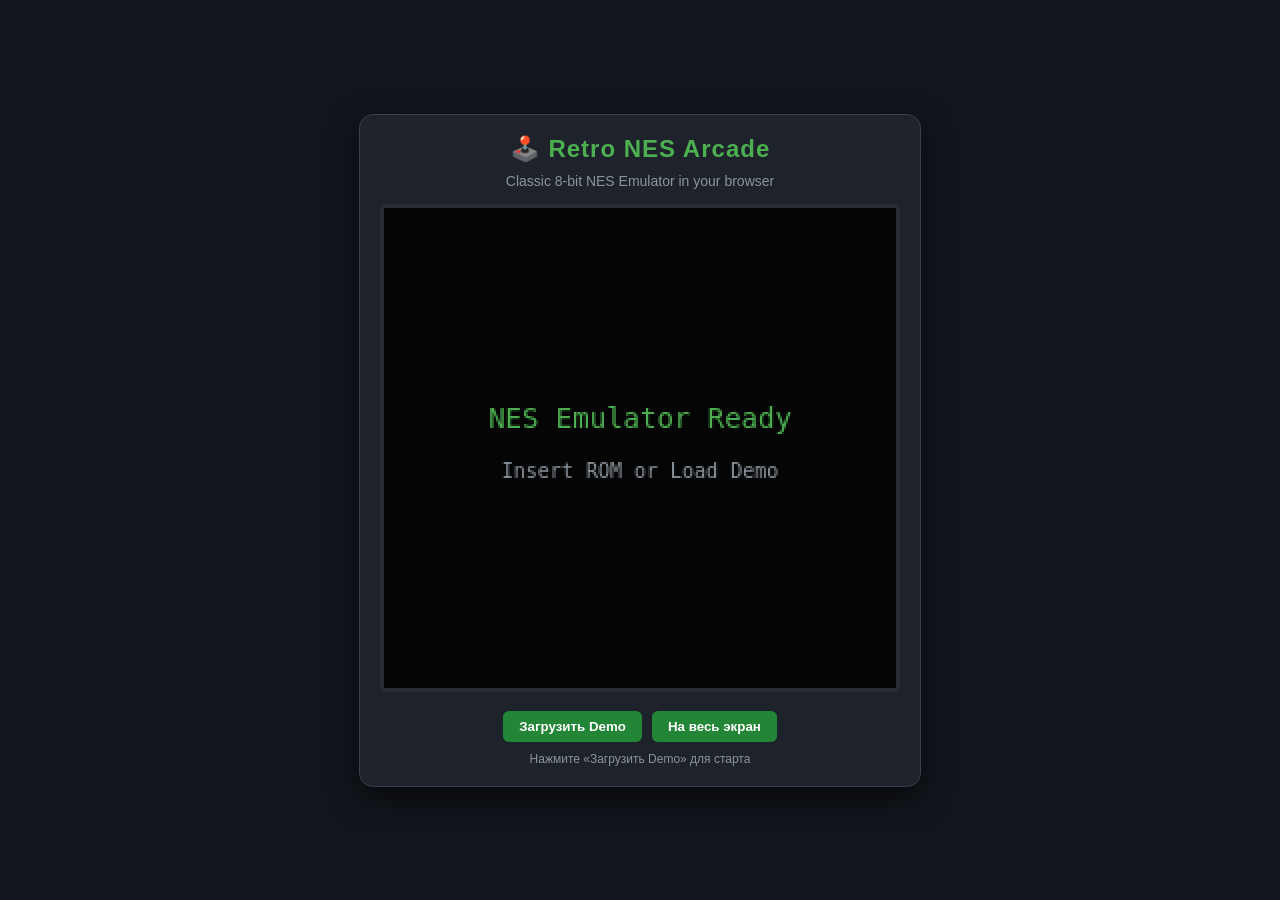
==== decoy/index.html @ 901bbfe2 "Add NES emulator decoy site in repository and configure nginx webproxy to serve it" ====
<!DOCTYPE html>
<html lang="ru">
<head>
    <meta charset="UTF-8">
    <meta name="viewport" content="width=device-width, initial-scale=1.0">
    <title>Retro NES Arcade - Online Emulator</title>
    <style>
        body {
            background-color: #12151c;
            color: #e0e0e0;
            font-family: 'Segoe UI', Tahoma, Geneva, Verdana, sans-serif;
            display: flex;
            flex-direction: column;
            align-items: center;
            justify-content: center;
            min-height: 100vh;
            margin: 0;
            overflow: hidden;
        }
        .arcade-container {
            text-align: center;
            background: #1e222a;
            padding: 20px;
            border-radius: 14px;
            box-shadow: 0 10px 30px rgba(0,0,0,0.6);
            border: 1px solid #3a3f4b;
        }
        h1 {
            margin: 0 0 10px;
            font-size: 24px;
            color: #4CAF50;
            letter-spacing: 1px;
        }
        p {
            margin: 0 0 15px;
            color: #8b949e;
            font-size: 14px;
        }
        canvas {
            background: #000;
            border: 4px solid #282c34;
            border-radius: 6px;
            box-shadow: inset 0 0 10px rgba(0,0,0,0.8);
            image-rendering: pixelated;
            width: 512px;
            height: 480px;
            max-width: 100%;
        }
        .controls {
            margin-top: 15px;
            display: flex;
            gap: 10px;
            justify-content: center;
        }
        button {
            background: #238636;
            color: #fff;
            border: none;
            padding: 8px 16px;
            border-radius: 6px;
            cursor: pointer;
            font-weight: 600;
            transition: background 0.2s;
        }
        button:hover {
            background: #2ea043;
        }
        .status {
            margin-top: 10px;
            font-size: 12px;
            color: #8b949e;
        }
    </style>
</head>
<body>
    <div class="arcade-container">
        <h1>🕹️ Retro NES Arcade</h1>
        <p>Classic 8-bit NES Emulator in your browser</p>
        <canvas id="nes-canvas" width="256" height="240"></canvas>
        <div class="controls">
            <button onclick="loadDemoGame()">Загрузить Demo</button>
            <button onclick="toggleFullscreen()">На весь экран</button>
        </div>
        <div class="status" id="status">Нажмите «Загрузить Demo» для старта</div>
    </div>

    <script>
        const canvas = document.getElementById('nes-canvas');
        const ctx = canvas.getContext('2d');
        ctx.fillStyle = '#050505';
        ctx.fillRect(0, 0, canvas.width, canvas.height);
        
        ctx.fillStyle = '#4CAF50';
        ctx.font = '14px monospace';
        ctx.textAlign = 'center';
        ctx.fillText('NES Emulator Ready', canvas.width / 2, canvas.height / 2 - 10);
        ctx.fillStyle = '#8b949e';
        ctx.font = '10px monospace';
        ctx.fillText('Insert ROM or Load Demo', canvas.width / 2, canvas.height / 2 + 15);

        function loadDemoGame() {
            document.getElementById('status').textContent = 'Демонстрационный режим запущен (Canvas Active)';
            let x = 128, y = 120, dx = 2, dy = 2;
            function animate() {
                ctx.fillStyle = '#111';
                ctx.fillRect(0, 0, canvas.width, canvas.height);
                
                // Draw retro bouncing pixel box
                ctx.fillStyle = '#ff5722';
                ctx.fillRect(x, y, 16, 16);
                
                ctx.fillStyle = '#4CAF50';
                ctx.font = '12px monospace';
                ctx.fillText('RETRO DEMO 8-BIT', 128, 30);

                x += dx; y += dy;
                if(x <= 0 || x >= 240) dx = -dx;
                if(y <= 20 || y >= 224) dy = -dy;
                requestAnimationFrame(animate);
            }
            animate();
        }

        function toggleFullscreen() {
            if (!document.fullscreenElement) {
                canvas.requestFullscreen();
            } else {
                document.exitFullscreen();
            }
        }
    </script>
</body>
</html>
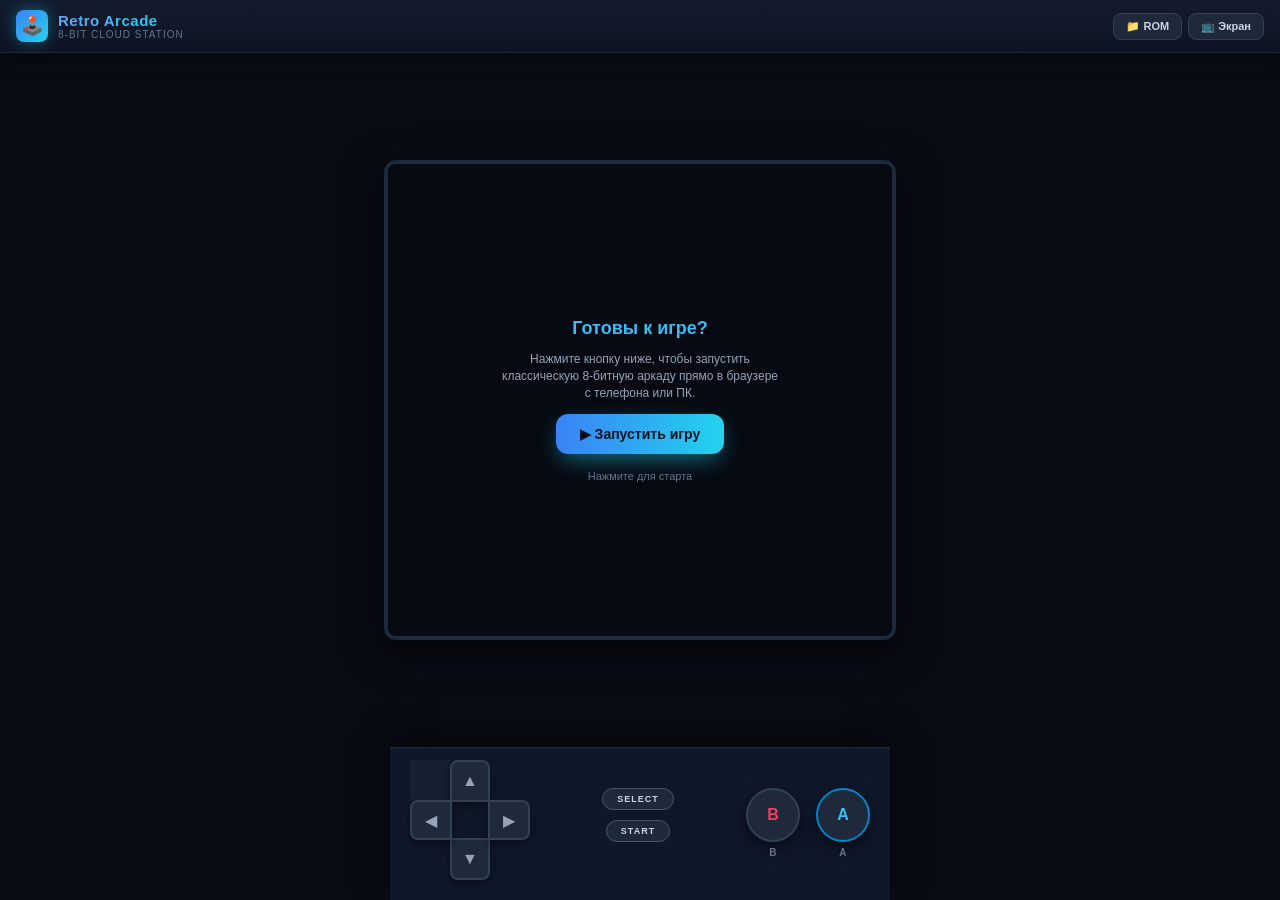
==== commit ad0f0871: "v2.4.3: correct wireguard:// link format for INCY (raw publickey/address, no /32, no mtu), audit/jou" ====
--- a/decoy/index.html
+++ b/decoy/index.html
@@ -2,132 +2,435 @@
 <html lang="ru">
 <head>
     <meta charset="UTF-8">
-    <meta name="viewport" content="width=device-width, initial-scale=1.0">
-    <title>Retro NES Arcade - Online Emulator</title>
+    <meta name="viewport" content="width=device-width, initial-scale=1.0, maximum-scale=1.0, user-scalable=no">
+    <title>Retro NES Arcade · 8-bit Cloud Gaming</title>
+    <!-- Локальная копия JSNES — работает без внешнего интернета -->
+    <script src="jsnes.min.js"></script>
     <style>
+        * { box-sizing: border-box; touch-action: none; -webkit-touch-callout: none; -webkit-user-select: none; user-select: none; }
         body {
-            background-color: #12151c;
-            color: #e0e0e0;
-            font-family: 'Segoe UI', Tahoma, Geneva, Verdana, sans-serif;
+            margin: 0;
+            padding: 0;
+            width: 100vw;
+            height: 100vh;
+            background: #090c15;
+            color: #f1f5f9;
+            font-family: -apple-system, BlinkMacSystemFont, 'Segoe UI', Roboto, sans-serif;
             display: flex;
             flex-direction: column;
             align-items: center;
-            justify-content: center;
-            min-height: 100vh;
+            justify-content: space-between;
+            overflow: hidden;
+        }
+
+        /* Шапка аркады */
+        header {
+            width: 100%;
+            padding: 10px 16px;
+            background: linear-gradient(180deg, #131b2e 0%, #0d1322 100%);
+            border-bottom: 1px solid #1e293b;
+            display: flex;
+            align-items: center;
+            justify-content: space-between;
+            box-shadow: 0 4px 20px rgba(0,0,0,0.5);
+            z-index: 10;
+        }
+        .brand {
+            display: flex;
+            align-items: center;
+            gap: 10px;
+        }
+        .brand-icon {
+            width: 32px;
+            height: 32px;
+            background: linear-gradient(135deg, #3b82f6, #22d3ee);
+            border-radius: 8px;
+            display: flex;
+            align-items: center;
+            justify-content: center;
+            font-size: 18px;
+            box-shadow: 0 0 15px rgba(34,211,238,0.4);
+        }
+        .brand h1 {
             margin: 0;
+            font-size: 15px;
+            font-weight: 800;
+            letter-spacing: 0.5px;
+            background: linear-gradient(90deg, #60a5fa, #22d3ee);
+            -webkit-background-clip: text;
+            background-clip: text;
+            color: transparent;
+        }
+        .brand span {
+            font-size: 10px;
+            color: #64748b;
+            display: block;
+            text-transform: uppercase;
+            letter-spacing: 1px;
+        }
+        .menu-btns {
+            display: flex;
+            gap: 6px;
+        }
+        .top-btn {
+            background: #1e293b;
+            color: #cbd5e1;
+            border: 1px solid #334155;
+            padding: 6px 12px;
+            border-radius: 8px;
+            font-size: 11px;
+            font-weight: 600;
+            cursor: pointer;
+            transition: 0.2s;
+        }
+        .top-btn:hover { background: #3b82f6; color: #fff; border-color: #60a5fa; }
+
+        /* Игровой экран */
+        .viewport {
+            flex: 1;
+            width: 100%;
+            max-width: 600px;
+            display: flex;
+            flex-direction: column;
+            align-items: center;
+            justify-content: center;
+            padding: 8px;
+            position: relative;
+        }
+        .screen-container {
+            position: relative;
+            background: #000;
+            border: 4px solid #1e293b;
+            border-radius: 12px;
             overflow: hidden;
-        }
-        .arcade-container {
+            box-shadow: 0 10px 40px rgba(0,0,0,0.8), inset 0 0 20px rgba(0,0,0,0.9);
+            width: 100%;
+            max-width: 512px;
+            aspect-ratio: 4 / 3.75;
+            display: flex;
+            align-items: center;
+            justify-content: center;
+        }
+        canvas {
+            width: 100%;
+            height: 100%;
+            image-rendering: pixelated;
+            image-rendering: crisp-edges;
+            display: block;
+        }
+        .overlay-msg {
+            position: absolute;
+            inset: 0;
+            background: rgba(9, 12, 21, 0.88);
+            display: flex;
+            flex-direction: column;
+            align-items: center;
+            justify-content: center;
+            gap: 12px;
+            transition: opacity 0.3s ease;
+            z-index: 5;
+            padding: 20px;
             text-align: center;
-            background: #1e222a;
-            padding: 20px;
-            border-radius: 14px;
-            box-shadow: 0 10px 30px rgba(0,0,0,0.6);
-            border: 1px solid #3a3f4b;
-        }
-        h1 {
-            margin: 0 0 10px;
-            font-size: 24px;
-            color: #4CAF50;
+        }
+        .overlay-msg.hidden { opacity: 0; pointer-events: none; }
+        .overlay-msg h2 { margin: 0; font-size: 18px; color: #38bdf8; }
+        .overlay-msg p { margin: 0; font-size: 12px; color: #94a3b8; max-width: 280px; line-height: 1.4; }
+        
+        .hero-btn {
+            background: linear-gradient(90deg, #3b82f6, #22d3ee);
+            color: #04101f;
+            border: none;
+            padding: 12px 24px;
+            border-radius: 12px;
+            font-size: 14px;
+            font-weight: 800;
+            cursor: pointer;
+            box-shadow: 0 8px 25px -6px rgba(34,211,238,0.6);
+            transition: transform 0.1s;
+        }
+        .hero-btn:active { transform: scale(0.96); }
+
+        /* Мобильный ретро-геймпад */
+        .controller {
+            width: 100%;
+            max-width: 500px;
+            background: #0f172a;
+            border-top: 1px solid #1e293b;
+            padding: 12px 20px 20px;
+            display: flex;
+            justify-content: space-between;
+            align-items: center;
+            box-shadow: 0 -10px 30px rgba(0,0,0,0.6);
+            z-index: 10;
+        }
+
+        /* Крестовина */
+        .dpad {
+            position: relative;
+            width: 120px;
+            height: 120px;
+        }
+        .dpad-key {
+            position: absolute;
+            background: #1e293b;
+            border: 2px solid #334155;
+            color: #94a3b8;
+            font-size: 16px;
+            display: flex;
+            align-items: center;
+            justify-content: center;
+            cursor: pointer;
+            box-shadow: 0 4px 10px rgba(0,0,0,0.4);
+            transition: background 0.1s, border-color 0.1s;
+        }
+        .dpad-key:active, .dpad-key.pressed { background: #3b82f6; color: #fff; border-color: #60a5fa; }
+        .dpad-up { top: 0; left: 40px; width: 40px; height: 42px; border-radius: 8px 8px 0 0; }
+        .dpad-down { bottom: 0; left: 40px; width: 40px; height: 42px; border-radius: 0 0 8px 8px; }
+        .dpad-left { top: 40px; left: 0; width: 42px; height: 40px; border-radius: 8px 0 0 8px; }
+        .dpad-right { top: 40px; right: 0; width: 42px; height: 40px; border-radius: 0 8px 8px 0; }
+        .dpad-mid { top: 40px; left: 40px; width: 40px; height: 40px; background: #162032; border: none; }
+
+        /* Центральные кнопки Select / Start */
+        .center-cluster {
+            display: flex;
+            gap: 10px;
+            flex-direction: column;
+            align-items: center;
+            margin-bottom: 10px;
+        }
+        .ctrl-pill {
+            background: #1e293b;
+            border: 1px solid #475569;
+            color: #cbd5e1;
+            font-size: 9px;
+            font-weight: 700;
+            padding: 5px 14px;
+            border-radius: 99px;
+            text-transform: uppercase;
             letter-spacing: 1px;
-        }
-        p {
-            margin: 0 0 15px;
-            color: #8b949e;
-            font-size: 14px;
-        }
-        canvas {
-            background: #000;
-            border: 4px solid #282c34;
-            border-radius: 6px;
-            box-shadow: inset 0 0 10px rgba(0,0,0,0.8);
-            image-rendering: pixelated;
-            width: 512px;
-            height: 480px;
-            max-width: 100%;
-        }
-        .controls {
-            margin-top: 15px;
-            display: flex;
-            gap: 10px;
-            justify-content: center;
-        }
-        button {
-            background: #238636;
-            color: #fff;
-            border: none;
-            padding: 8px 16px;
-            border-radius: 6px;
             cursor: pointer;
-            font-weight: 600;
-            transition: background 0.2s;
-        }
-        button:hover {
-            background: #2ea043;
-        }
-        .status {
-            margin-top: 10px;
-            font-size: 12px;
-            color: #8b949e;
+        }
+        .ctrl-pill:active, .ctrl-pill.pressed { background: #475569; color: #fff; }
+
+        /* Кнопки A и B */
+        .actions-cluster {
+            display: flex;
+            gap: 16px;
+            align-items: flex-end;
+            padding-bottom: 10px;
+        }
+        .action-btn {
+            width: 54px;
+            height: 54px;
+            border-radius: 50%;
+            background: #1e293b;
+            border: 2px solid #334155;
+            color: #f43f5e;
+            font-weight: 900;
+            font-size: 16px;
+            display: flex;
+            align-items: center;
+            justify-content: center;
+            cursor: pointer;
+            box-shadow: 0 6px 16px rgba(0,0,0,0.5);
+            position: relative;
+        }
+        .action-btn.btn-a { color: #38bdf8; border-color: #0284c7; }
+        .action-btn:active, .action-btn.pressed { transform: scale(0.93); filter: brightness(1.2); }
+        .action-btn.btn-b:active, .action-btn.btn-b.pressed { background: #f43f5e; color: #fff; border-color: #fb7185; }
+        .action-btn.btn-a:active, .action-btn.btn-a.pressed { background: #0284c7; color: #fff; border-color: #38bdf8; }
+        .action-btn span { position: absolute; bottom: -18px; font-size: 10px; color: #64748b; font-weight: 700; }
+
+        .status-bar {
+            font-size: 11px;
+            color: #64748b;
+            margin-top: 4px;
+            text-align: center;
+        }
+
+        @media (max-width: 480px) {
+            .controller { padding: 10px 12px 16px; }
+            .dpad { width: 105px; height: 105px; }
+            .dpad-up { left: 35px; width: 35px; height: 37px; }
+            .dpad-down { left: 35px; width: 35px; height: 37px; }
+            .dpad-left { top: 35px; width: 37px; height: 35px; }
+            .dpad-right { top: 35px; width: 37px; height: 35px; }
+            .dpad-mid { top: 35px; left: 35px; width: 35px; height: 35px; }
+            .action-btn { width: 48px; height: 48px; font-size: 14px; }
         }
     </style>
 </head>
 <body>
-    <div class="arcade-container">
-        <h1>🕹️ Retro NES Arcade</h1>
-        <p>Classic 8-bit NES Emulator in your browser</p>
-        <canvas id="nes-canvas" width="256" height="240"></canvas>
-        <div class="controls">
-            <button onclick="loadDemoGame()">Загрузить Demo</button>
-            <button onclick="toggleFullscreen()">На весь экран</button>
-        </div>
-        <div class="status" id="status">Нажмите «Загрузить Demo» для старта</div>
+    <header>
+        <div class="brand">
+            <div class="brand-icon">🕹️</div>
+            <div>
+                <h1>Retro Arcade</h1>
+                <span>8-bit Cloud Station</span>
+            </div>
+        </div>
+        <div class="menu-btns">
+            <button class="top-btn" onclick="document.getElementById('rom-input').click()">📁 ROM</button>
+            <input type="file" id="rom-input" accept=".nes" style="display:none" onchange="loadUserRom(event)">
+            <button class="top-btn" onclick="toggleFullscreen()">📺 Экран</button>
+        </div>
+    </header>
+
+    <div class="viewport">
+        <div class="screen-container" id="screen-box">
+            <canvas id="nes-canvas" width="256" height="240"></canvas>
+            <div class="overlay-msg" id="overlay">
+                <h2>Готовы к игре?</h2>
+                <p>Нажмите кнопку ниже, чтобы запустить классическую 8-битную аркаду прямо в браузере с телефона или ПК.</p>
+                <button class="hero-btn" onclick="startGame()">▶ Запустить игру</button>
+                <div class="status-bar" id="status">Нажмите для старта</div>
+            </div>
+        </div>
+    </div>
+
+    <!-- Мобильный геймпад -->
+    <div class="controller">
+        <div class="dpad">
+            <div class="dpad-key dpad-up" ontouchstart="pressBtn(1, jsnes.Controller.BUTTON_UP, true)" ontouchend="pressBtn(1, jsnes.Controller.BUTTON_UP, false)" onmousedown="pressBtn(1, jsnes.Controller.BUTTON_UP, true)" onmouseup="pressBtn(1, jsnes.Controller.BUTTON_UP, false)">▲</div>
+            <div class="dpad-key dpad-down" ontouchstart="pressBtn(1, jsnes.Controller.BUTTON_DOWN, true)" ontouchend="pressBtn(1, jsnes.Controller.BUTTON_DOWN, false)" onmousedown="pressBtn(1, jsnes.Controller.BUTTON_DOWN, true)" onmouseup="pressBtn(1, jsnes.Controller.BUTTON_DOWN, false)">▼</div>
+            <div class="dpad-key dpad-left" ontouchstart="pressBtn(1, jsnes.Controller.BUTTON_LEFT, true)" ontouchend="pressBtn(1, jsnes.Controller.BUTTON_LEFT, false)" onmousedown="pressBtn(1, jsnes.Controller.BUTTON_LEFT, true)" onmouseup="pressBtn(1, jsnes.Controller.BUTTON_LEFT, false)">◀</div>
+            <div class="dpad-key dpad-right" ontouchstart="pressBtn(1, jsnes.Controller.BUTTON_RIGHT, true)" ontouchend="pressBtn(1, jsnes.Controller.BUTTON_RIGHT, false)" onmousedown="pressBtn(1, jsnes.Controller.BUTTON_RIGHT, true)" onmouseup="pressBtn(1, jsnes.Controller.BUTTON_RIGHT, false)">▶</div>
+            <div class="dpad-mid"></div>
+        </div>
+
+        <div class="center-cluster">
+            <div class="ctrl-pill" ontouchstart="pressBtn(1, jsnes.Controller.BUTTON_SELECT, true)" ontouchend="pressBtn(1, jsnes.Controller.BUTTON_SELECT, false)" onmousedown="pressBtn(1, jsnes.Controller.BUTTON_SELECT, true)" onmouseup="pressBtn(1, jsnes.Controller.BUTTON_SELECT, false)">Select</div>
+            <div class="ctrl-pill" ontouchstart="pressBtn(1, jsnes.Controller.BUTTON_START, true)" ontouchend="pressBtn(1, jsnes.Controller.BUTTON_START, false)" onmousedown="pressBtn(1, jsnes.Controller.BUTTON_START, true)" onmouseup="pressBtn(1, jsnes.Controller.BUTTON_START, false)">Start</div>
+        </div>
+
+        <div class="actions-cluster">
+            <div class="action-btn btn-b" ontouchstart="pressBtn(1, jsnes.Controller.BUTTON_B, true)" ontouchend="pressBtn(1, jsnes.Controller.BUTTON_B, false)" onmousedown="pressBtn(1, jsnes.Controller.BUTTON_B, true)" onmouseup="pressBtn(1, jsnes.Controller.BUTTON_B, false)">B<span>B</span></div>
+            <div class="action-btn btn-a" ontouchstart="pressBtn(1, jsnes.Controller.BUTTON_A, true)" ontouchend="pressBtn(1, jsnes.Controller.BUTTON_A, false)" onmousedown="pressBtn(1, jsnes.Controller.BUTTON_A, true)" onmouseup="pressBtn(1, jsnes.Controller.BUTTON_A, false)">A<span>A</span></div>
+        </div>
     </div>
 
     <script>
         const canvas = document.getElementById('nes-canvas');
         const ctx = canvas.getContext('2d');
-        ctx.fillStyle = '#050505';
-        ctx.fillRect(0, 0, canvas.width, canvas.height);
-        
-        ctx.fillStyle = '#4CAF50';
-        ctx.font = '14px monospace';
-        ctx.textAlign = 'center';
-        ctx.fillText('NES Emulator Ready', canvas.width / 2, canvas.height / 2 - 10);
-        ctx.fillStyle = '#8b949e';
-        ctx.font = '10px monospace';
-        ctx.fillText('Insert ROM or Load Demo', canvas.width / 2, canvas.height / 2 + 15);
-
-        function loadDemoGame() {
-            document.getElementById('status').textContent = 'Демонстрационный режим запущен (Canvas Active)';
-            let x = 128, y = 120, dx = 2, dy = 2;
-            function animate() {
-                ctx.fillStyle = '#111';
-                ctx.fillRect(0, 0, canvas.width, canvas.height);
-                
-                // Draw retro bouncing pixel box
-                ctx.fillStyle = '#ff5722';
-                ctx.fillRect(x, y, 16, 16);
-                
-                ctx.fillStyle = '#4CAF50';
-                ctx.font = '12px monospace';
-                ctx.fillText('RETRO DEMO 8-BIT', 128, 30);
-
-                x += dx; y += dy;
-                if(x <= 0 || x >= 240) dx = -dx;
-                if(y <= 20 || y >= 224) dy = -dy;
-                requestAnimationFrame(animate);
+        const imageData = ctx.createImageData(256, 240);
+
+        // Инициализация черного экрана
+        for (let i = 0; i < imageData.data.length; i += 4) {
+            imageData.data[i] = 12;
+            imageData.data[i+1] = 16;
+            imageData.data[i+2] = 24;
+            imageData.data[i+3] = 255;
+        }
+        ctx.putImageData(imageData, 0, 0);
+
+        let nes = new jsnes.NES({
+            onFrame: function(frameBuffer) {
+                for (let i = 0; i < frameBuffer.length; i++) {
+                    let pixel = frameBuffer[i];
+                    let j = i * 4;
+                    imageData.data[j] = (pixel & 0xFF0000) >> 16;
+                    imageData.data[j+1] = (pixel & 0FF00) >> 8;
+                    imageData.data[j+2] = pixel & 0xFF;
+                }
+                ctx.putImageData(imageData, 0, 0);
+            },
+            onAudioSample: function(sample) {}
+        });
+
+        let running = false;
+        let animId = null;
+
+        function emulationLoop() {
+            if (!running) return;
+            nes.frame();
+            animId = requestAnimationFrame(emulationLoop);
+        }
+
+        function startGame() {
+            document.getElementById('overlay').classList.add('hidden');
+            document.getElementById('status').textContent = 'Загрузка ROM...';
+
+            // Локальный демо-ROM — прилагается к странице
+            fetch('nestest.nes')
+                .then(res => {
+                    if (!res.ok) throw new Error('Network error');
+                    return res.arrayBuffer();
+                })
+                .then(buf => {
+                    nes.loadROM(buf);
+                    running = true;
+                    cancelAnimationFrame(animId);
+                    animId = requestAnimationFrame(emulationLoop);
+                    document.getElementById('status').textContent = 'Игра активна';
+                })
+                .catch(err => {
+                    document.getElementById('status').textContent = 'Ошибка загрузки ROM';
+                });
+        }
+
+        function loadUserRom(event) {
+            const file = event.target.files[0];
+            if (!file) return;
+            const reader = new FileReader();
+            reader.onload = function(e) {
+                try {
+                    nes.loadROM(e.target.result);
+                    document.getElementById('overlay').classList.add('hidden');
+                    running = true;
+                    cancelAnimationFrame(animId);
+                    animId = requestAnimationFrame(emulationLoop);
+                    document.getElementById('status').textContent = ' ROM: ' + file.name;
+                } catch(ex) {
+                    alert('Неверный формат ROM файла (.nes)');
+                }
+            };
+            reader.readAsArrayBuffer(file);
+        }
+
+        function pressBtn(player, button, isDown) {
+            if (isDown) {
+                nes.buttonDown(player, button);
+            } else {
+                nes.buttonUp(player, button);
             }
-            animate();
         }
 
         function toggleFullscreen() {
+            const box = document.getElementById('screen-container') || document.getElementById('screen-box');
             if (!document.fullscreenElement) {
-                canvas.requestFullscreen();
+                box.requestFullscreen().catch(err => {});
             } else {
                 document.exitFullscreen();
             }
         }
+
+        // Поддержка клавиатуры для ПК
+        const keyMap = {
+            'ArrowUp': jsnes.Controller.BUTTON_UP,
+            'ArrowDown': jsnes.Controller.BUTTON_DOWN,
+            'ArrowLeft': jsnes.Controller.BUTTON_LEFT,
+            'ArrowRight': jsnes.Controller.BUTTON_RIGHT,
+            'KeyZ': jsnes.Controller.BUTTON_A,
+            'KeyX': jsnes.Controller.BUTTON_B,
+            'KeyA': jsnes.Controller.BUTTON_A,
+            'KeyS': jsnes.Controller.BUTTON_B,
+            'ShiftLeft': jsnes.Controller.BUTTON_SELECT,
+            'Enter': jsnes.Controller.BUTTON_START
+        };
+
+        window.addEventListener('keydown', e => {
+            if (keyMap[e.code] !== undefined) {
+                nes.buttonDown(1, keyMap[e.code]);
+                e.preventDefault();
+            }
+        });
+
+        window.addEventListener('keyup', e => {
+            if (keyMap[e.code] !== undefined) {
+                nes.buttonUp(1, keyMap[e.code]);
+                e.preventDefault();
+            }
+        });
     </script>
 </body>
 </html>
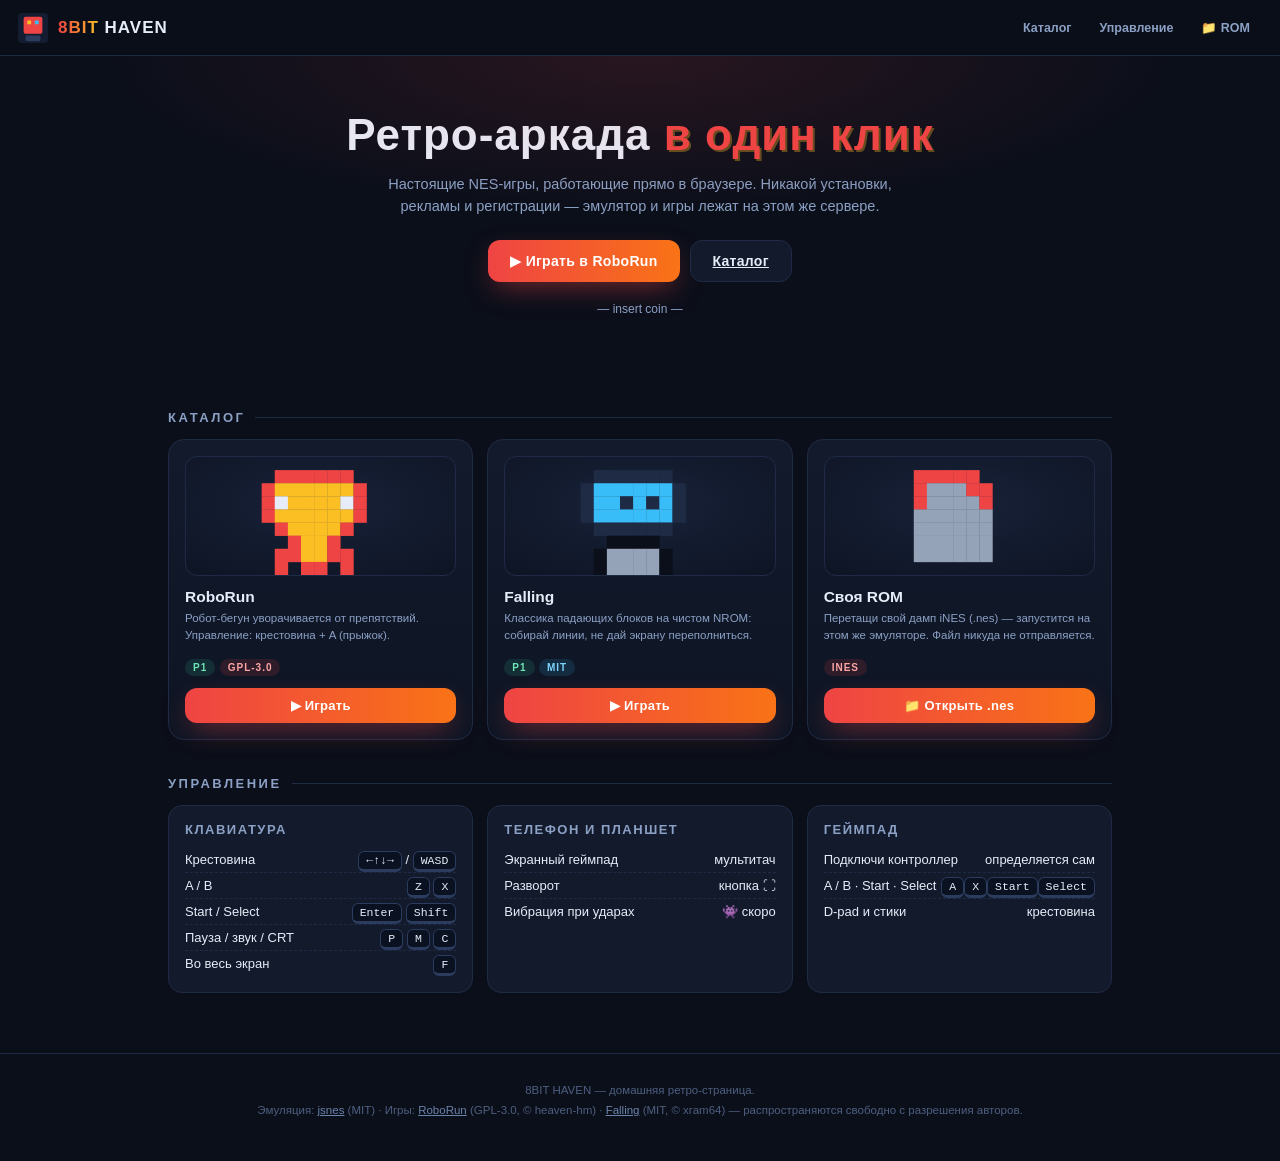
==== commit 9a84f4b9: "v2.4.4: rewrite the 443 decoy as a working 8-bit NES arcade The old stub shipped a broken script (in" ====
--- a/decoy/index.html
+++ b/decoy/index.html
@@ -1,436 +1,519 @@
 <!DOCTYPE html>
 <html lang="ru">
 <head>
-    <meta charset="UTF-8">
-    <meta name="viewport" content="width=device-width, initial-scale=1.0, maximum-scale=1.0, user-scalable=no">
-    <title>Retro NES Arcade · 8-bit Cloud Gaming</title>
-    <!-- Локальная копия JSNES — работает без внешнего интернета -->
-    <script src="jsnes.min.js"></script>
-    <style>
-        * { box-sizing: border-box; touch-action: none; -webkit-touch-callout: none; -webkit-user-select: none; user-select: none; }
-        body {
-            margin: 0;
-            padding: 0;
-            width: 100vw;
-            height: 100vh;
-            background: #090c15;
-            color: #f1f5f9;
-            font-family: -apple-system, BlinkMacSystemFont, 'Segoe UI', Roboto, sans-serif;
-            display: flex;
-            flex-direction: column;
-            align-items: center;
-            justify-content: space-between;
-            overflow: hidden;
-        }
-
-        /* Шапка аркады */
-        header {
-            width: 100%;
-            padding: 10px 16px;
-            background: linear-gradient(180deg, #131b2e 0%, #0d1322 100%);
-            border-bottom: 1px solid #1e293b;
-            display: flex;
-            align-items: center;
-            justify-content: space-between;
-            box-shadow: 0 4px 20px rgba(0,0,0,0.5);
-            z-index: 10;
-        }
-        .brand {
-            display: flex;
-            align-items: center;
-            gap: 10px;
-        }
-        .brand-icon {
-            width: 32px;
-            height: 32px;
-            background: linear-gradient(135deg, #3b82f6, #22d3ee);
-            border-radius: 8px;
-            display: flex;
-            align-items: center;
-            justify-content: center;
-            font-size: 18px;
-            box-shadow: 0 0 15px rgba(34,211,238,0.4);
-        }
-        .brand h1 {
-            margin: 0;
-            font-size: 15px;
-            font-weight: 800;
-            letter-spacing: 0.5px;
-            background: linear-gradient(90deg, #60a5fa, #22d3ee);
-            -webkit-background-clip: text;
-            background-clip: text;
-            color: transparent;
-        }
-        .brand span {
-            font-size: 10px;
-            color: #64748b;
-            display: block;
-            text-transform: uppercase;
-            letter-spacing: 1px;
-        }
-        .menu-btns {
-            display: flex;
-            gap: 6px;
-        }
-        .top-btn {
-            background: #1e293b;
-            color: #cbd5e1;
-            border: 1px solid #334155;
-            padding: 6px 12px;
-            border-radius: 8px;
-            font-size: 11px;
-            font-weight: 600;
-            cursor: pointer;
-            transition: 0.2s;
-        }
-        .top-btn:hover { background: #3b82f6; color: #fff; border-color: #60a5fa; }
-
-        /* Игровой экран */
-        .viewport {
-            flex: 1;
-            width: 100%;
-            max-width: 600px;
-            display: flex;
-            flex-direction: column;
-            align-items: center;
-            justify-content: center;
-            padding: 8px;
-            position: relative;
-        }
-        .screen-container {
-            position: relative;
-            background: #000;
-            border: 4px solid #1e293b;
-            border-radius: 12px;
-            overflow: hidden;
-            box-shadow: 0 10px 40px rgba(0,0,0,0.8), inset 0 0 20px rgba(0,0,0,0.9);
-            width: 100%;
-            max-width: 512px;
-            aspect-ratio: 4 / 3.75;
-            display: flex;
-            align-items: center;
-            justify-content: center;
-        }
-        canvas {
-            width: 100%;
-            height: 100%;
-            image-rendering: pixelated;
-            image-rendering: crisp-edges;
-            display: block;
-        }
-        .overlay-msg {
-            position: absolute;
-            inset: 0;
-            background: rgba(9, 12, 21, 0.88);
-            display: flex;
-            flex-direction: column;
-            align-items: center;
-            justify-content: center;
-            gap: 12px;
-            transition: opacity 0.3s ease;
-            z-index: 5;
-            padding: 20px;
-            text-align: center;
-        }
-        .overlay-msg.hidden { opacity: 0; pointer-events: none; }
-        .overlay-msg h2 { margin: 0; font-size: 18px; color: #38bdf8; }
-        .overlay-msg p { margin: 0; font-size: 12px; color: #94a3b8; max-width: 280px; line-height: 1.4; }
-        
-        .hero-btn {
-            background: linear-gradient(90deg, #3b82f6, #22d3ee);
-            color: #04101f;
-            border: none;
-            padding: 12px 24px;
-            border-radius: 12px;
-            font-size: 14px;
-            font-weight: 800;
-            cursor: pointer;
-            box-shadow: 0 8px 25px -6px rgba(34,211,238,0.6);
-            transition: transform 0.1s;
-        }
-        .hero-btn:active { transform: scale(0.96); }
-
-        /* Мобильный ретро-геймпад */
-        .controller {
-            width: 100%;
-            max-width: 500px;
-            background: #0f172a;
-            border-top: 1px solid #1e293b;
-            padding: 12px 20px 20px;
-            display: flex;
-            justify-content: space-between;
-            align-items: center;
-            box-shadow: 0 -10px 30px rgba(0,0,0,0.6);
-            z-index: 10;
-        }
-
-        /* Крестовина */
-        .dpad {
-            position: relative;
-            width: 120px;
-            height: 120px;
-        }
-        .dpad-key {
-            position: absolute;
-            background: #1e293b;
-            border: 2px solid #334155;
-            color: #94a3b8;
-            font-size: 16px;
-            display: flex;
-            align-items: center;
-            justify-content: center;
-            cursor: pointer;
-            box-shadow: 0 4px 10px rgba(0,0,0,0.4);
-            transition: background 0.1s, border-color 0.1s;
-        }
-        .dpad-key:active, .dpad-key.pressed { background: #3b82f6; color: #fff; border-color: #60a5fa; }
-        .dpad-up { top: 0; left: 40px; width: 40px; height: 42px; border-radius: 8px 8px 0 0; }
-        .dpad-down { bottom: 0; left: 40px; width: 40px; height: 42px; border-radius: 0 0 8px 8px; }
-        .dpad-left { top: 40px; left: 0; width: 42px; height: 40px; border-radius: 8px 0 0 8px; }
-        .dpad-right { top: 40px; right: 0; width: 42px; height: 40px; border-radius: 0 8px 8px 0; }
-        .dpad-mid { top: 40px; left: 40px; width: 40px; height: 40px; background: #162032; border: none; }
-
-        /* Центральные кнопки Select / Start */
-        .center-cluster {
-            display: flex;
-            gap: 10px;
-            flex-direction: column;
-            align-items: center;
-            margin-bottom: 10px;
-        }
-        .ctrl-pill {
-            background: #1e293b;
-            border: 1px solid #475569;
-            color: #cbd5e1;
-            font-size: 9px;
-            font-weight: 700;
-            padding: 5px 14px;
-            border-radius: 99px;
-            text-transform: uppercase;
-            letter-spacing: 1px;
-            cursor: pointer;
-        }
-        .ctrl-pill:active, .ctrl-pill.pressed { background: #475569; color: #fff; }
-
-        /* Кнопки A и B */
-        .actions-cluster {
-            display: flex;
-            gap: 16px;
-            align-items: flex-end;
-            padding-bottom: 10px;
-        }
-        .action-btn {
-            width: 54px;
-            height: 54px;
-            border-radius: 50%;
-            background: #1e293b;
-            border: 2px solid #334155;
-            color: #f43f5e;
-            font-weight: 900;
-            font-size: 16px;
-            display: flex;
-            align-items: center;
-            justify-content: center;
-            cursor: pointer;
-            box-shadow: 0 6px 16px rgba(0,0,0,0.5);
-            position: relative;
-        }
-        .action-btn.btn-a { color: #38bdf8; border-color: #0284c7; }
-        .action-btn:active, .action-btn.pressed { transform: scale(0.93); filter: brightness(1.2); }
-        .action-btn.btn-b:active, .action-btn.btn-b.pressed { background: #f43f5e; color: #fff; border-color: #fb7185; }
-        .action-btn.btn-a:active, .action-btn.btn-a.pressed { background: #0284c7; color: #fff; border-color: #38bdf8; }
-        .action-btn span { position: absolute; bottom: -18px; font-size: 10px; color: #64748b; font-weight: 700; }
-
-        .status-bar {
-            font-size: 11px;
-            color: #64748b;
-            margin-top: 4px;
-            text-align: center;
-        }
-
-        @media (max-width: 480px) {
-            .controller { padding: 10px 12px 16px; }
-            .dpad { width: 105px; height: 105px; }
-            .dpad-up { left: 35px; width: 35px; height: 37px; }
-            .dpad-down { left: 35px; width: 35px; height: 37px; }
-            .dpad-left { top: 35px; width: 37px; height: 35px; }
-            .dpad-right { top: 35px; width: 37px; height: 35px; }
-            .dpad-mid { top: 35px; left: 35px; width: 35px; height: 35px; }
-            .action-btn { width: 48px; height: 48px; font-size: 14px; }
-        }
-    </style>
+<meta charset="UTF-8">
+<meta name="viewport" content="width=device-width, initial-scale=1.0, maximum-scale=1.0, user-scalable=no">
+<title>8BIT HAVEN · бесплатные NES-игры прямо в браузере</title>
+<meta name="description" content="Ретро-аркада: играем в классические 8-битные homebrew-игры на NES прямо в браузере, без установки.">
+<link rel="icon" href="data:image/svg+xml,%3Csvg xmlns='http://www.w3.org/2000/svg' viewBox='0 0 16 16'%3E%3Crect width='16' height='16' fill='%230b0f1a'/%3E%3Crect x='3' y='4' width='10' height='8' fill='%23ef4444'/%3E%3Crect x='5' y='6' width='2' height='2' fill='%23fbbf24'/%3E%3Crect x='9' y='6' width='2' height='2' fill='%2338bdf8'/%3E%3C/svg%3E">
+<style>
+:root{
+  --bg:#0b0f1a; --panel:#121a2c; --panel2:#0e1524; --line:#1f2b45;
+  --fg:#e6edf8; --mut:#8ba0c4; --red:#ef4444; --amber:#fbbf24; --blue:#38bdf8;
+}
+*{box-sizing:border-box; -webkit-touch-callout:none;}
+html,body{margin:0;padding:0;background:var(--bg);color:var(--fg);
+  font-family:-apple-system,BlinkMacSystemFont,'Segoe UI',Roboto,'Helvetica Neue',Arial,sans-serif;}
+a{color:var(--blue);}
+button{font-family:inherit;cursor:pointer;}
+.hidden{display:none!important;}
+
+/* ---------- шапка ---------- */
+header.top{position:sticky;top:0;z-index:40;display:flex;align-items:center;gap:12px;
+  padding:12px 18px;background:rgba(11,15,26,.85);backdrop-filter:blur(10px);
+  border-bottom:1px solid var(--line);}
+.logo{display:flex;align-items:center;gap:10px;font-weight:900;letter-spacing:1px;font-size:17px;}
+.logo .cartridge{width:30px;height:30px;flex:none;}
+.logo b{background:linear-gradient(90deg,var(--red),var(--amber));-webkit-background-clip:text;background-clip:text;color:transparent;}
+nav.topsite{margin-left:auto;display:flex;gap:4px;align-items:center;}
+nav.topsite a,nav.topsite button{background:none;border:1px solid transparent;color:var(--mut);
+  padding:7px 11px;border-radius:9px;font-size:12.5px;font-weight:600;text-decoration:none;}
+nav.topsite a:hover,nav.topsite button:hover{color:var(--fg);border-color:var(--line);background:var(--panel);}
+
+/* ---------- герой ---------- */
+.hero{text-align:center;padding:54px 18px 34px;position:relative;overflow:hidden;}
+.hero:before{content:"";position:absolute;inset:0;
+  background:radial-gradient(60% 70% at 50% 0%,rgba(239,68,68,.13),transparent 70%);}
+.hero h1{margin:0;font-size:clamp(26px,6vw,44px);font-weight:900;letter-spacing:1px;line-height:1.15;}
+.hero h1 .px{color:var(--red);text-shadow:2px 2px 0 rgba(251,191,36,.35);}
+.hero p{margin:12px auto 22px;max-width:560px;color:var(--mut);font-size:14.5px;line-height:1.55;}
+.hero .cta{display:inline-flex;gap:10px;}
+.btn{border:none;border-radius:12px;padding:12px 22px;font-size:14px;font-weight:800;letter-spacing:.3px;}
+.btn.primary{background:linear-gradient(90deg,var(--red),#f97316);color:#fff;
+  box-shadow:0 10px 28px -8px rgba(239,68,68,.55);}
+.btn.primary:active{transform:scale(.97);}
+.btn.ghost{background:var(--panel);color:var(--fg);border:1px solid var(--line);}
+.blink{animation:blink 1.2s steps(2) infinite;}
+@keyframes blink{50%{opacity:.25}}
+
+/* ---------- каталог ---------- */
+.wrap{max-width:980px;margin:0 auto;padding:0 18px 60px;}
+h2.sec{font-size:13px;text-transform:uppercase;letter-spacing:2.5px;color:var(--mut);
+  margin:36px 0 14px;display:flex;align-items:center;gap:10px;}
+h2.sec:after{content:"";flex:1;height:1px;background:var(--line);}
+.grid{display:grid;grid-template-columns:repeat(auto-fill,minmax(230px,1fr));gap:14px;}
+.card{background:linear-gradient(180deg,var(--panel),var(--panel2));border:1px solid var(--line);
+  border-radius:16px;padding:16px;display:flex;flex-direction:column;gap:12px;
+  transition:transform .15s,border-color .15s,box-shadow .15s;}
+.card:hover{transform:translateY(-3px);border-color:#33507e;box-shadow:0 14px 34px -18px rgba(56,189,248,.4);}
+.card .art{border-radius:12px;height:120px;display:flex;align-items:center;justify-content:center;
+  image-rendering:pixelated;border:1px solid var(--line);}
+.card h3{margin:0;font-size:15.5px;font-weight:800;}
+.card .meta{margin:-8px 0 0;font-size:11.5px;color:var(--mut);line-height:1.5;}
+.card .play{margin-top:auto;}
+.badge{display:inline-block;font-size:10px;font-weight:800;letter-spacing:1px;text-transform:uppercase;
+  padding:3px 8px;border-radius:99px;background:rgba(239,68,68,.14);color:#fca5a5;}
+.badge.g{background:rgba(52,211,153,.13);color:#6ee7b7;}
+.badge.b{background:rgba(56,189,248,.13);color:#7dd3fc;}
+
+/* ---------- как играть ---------- */
+.howto{display:grid;grid-template-columns:repeat(auto-fit,minmax(250px,1fr));gap:14px;}
+.howto .panel{background:var(--panel);border:1px solid var(--line);border-radius:14px;padding:16px;}
+.howto h4{margin:0 0 10px;font-size:13px;text-transform:uppercase;letter-spacing:1.5px;color:var(--mut);}
+.krow{display:flex;justify-content:space-between;align-items:center;font-size:13px;padding:5px 0;border-bottom:1px dashed var(--line);}
+.krow:last-child{border:none;}
+kbd{background:#0a1120;border:1px solid #2b3c5e;border-bottom-width:3px;border-radius:6px;
+  padding:2px 7px;font-family:ui-monospace,Menlo,Consolas,monospace;font-size:11.5px;}
+
+/* ---------- игра ---------- */
+#game{position:fixed;inset:0;z-index:50;display:flex;flex-direction:column;
+  background:#070a12;touch-action:none;user-select:none;-webkit-user-select:none;}
+.gbar{display:flex;align-items:center;gap:8px;padding:10px 12px;border-bottom:1px solid var(--line);flex:none;}
+.gbar .title{font-weight:800;font-size:14px;margin-right:auto;display:flex;align-items:center;gap:8px;}
+.gbar .title .dot{width:8px;height:8px;border-radius:99px;background:#22c55e;box-shadow:0 0 10px #22c55e;}
+.ibtn{background:var(--panel);border:1px solid var(--line);color:var(--fg);width:36px;height:34px;
+  border-radius:9px;font-size:14px;display:flex;align-items:center;justify-content:center;}
+.ibtn:active{background:#1d2a45;}
+.ibtn.off{color:#55688f;}
+.stage{flex:1;display:flex;align-items:center;justify-content:center;padding:8px;min-height:0;}
+.tv{position:relative;background:#000;border:10px solid #1a2438;border-radius:20px;overflow:hidden;
+  box-shadow:0 26px 70px -20px rgba(0,0,0,.95), inset 0 0 0 2px #0a0f1a;
+  width:min(96vw, calc((100vh - 320px) * 256 / 240), 640px);}
+#screen{display:block;width:100%;aspect-ratio:256/240;image-rendering:pixelated;background:#05070c;}
+.crt .tv:after{content:"";position:absolute;inset:0;pointer-events:none;border-radius:10px;
+  background:repeating-linear-gradient(0deg,rgba(0,0,0,.22) 0 1px,transparent 1px 3px);}
+.crt .tv:before{content:"";position:absolute;inset:0;pointer-events:none;z-index:1;border-radius:10px;
+  background:radial-gradient(120% 100% at 50% 50%,transparent 60%,rgba(0,0,0,.5));}
+.oscrim{position:absolute;inset:0;display:flex;flex-direction:column;gap:10px;align-items:center;justify-content:center;
+  background:rgba(7,10,18,.82);text-align:center;padding:20px;z-index:5;}
+.oscrim h2{margin:0;font-size:19px;}
+.oscrim p{margin:0;color:var(--mut);font-size:12.5px;max-width:300px;line-height:1.5;}
+
+/* ---------- геймпад ---------- */
+.pad{flex:none;display:flex;align-items:center;justify-content:space-between;gap:8px;
+  padding:14px 18px calc(16px + env(safe-area-inset-bottom));background:linear-gradient(180deg,#0d1424,#0a101d);
+  border-top:1px solid var(--line);}
+.dpad{position:relative;width:132px;height:132px;flex:none;}
+.pk{position:absolute;background:#1b2740;border:1px solid #2c3f66;color:#9db4dc;font-size:14px;
+  display:flex;align-items:center;justify-content:center;border-radius:9px;touch-action:none;}
+.pk.hit{background:var(--red);color:#fff;border-color:#f87171;}
+.pk.u{left:44px;top:0;width:44px;height:44px;}
+.pk.d{left:44px;bottom:0;width:44px;height:44px;}
+.pk.l{left:0;top:44px;width:44px;height:44px;}
+.pk.r{right:0;top:44px;width:44px;height:44px;}
+.pk.c{left:44px;top:44px;width:44px;height:44px;background:#131d33;border:none;}
+.abtn{width:64px;height:64px;border-radius:50%;flex:none;border:2px solid #2c3f66;background:#1b2740;
+  color:#e6edf8;font-weight:900;font-size:19px;touch-action:none;}
+.abtn.b{color:#fca5a5;} .abtn.a{color:#7dd3fc;}
+.abtn.hit{filter:brightness(1.5);transform:scale(.94);}
+.pill{background:#1b2740;border:1px solid #2c3f66;color:#9db4dc;border-radius:99px;
+  font-size:10px;font-weight:800;letter-spacing:1.5px;padding:7px 14px;text-transform:uppercase;touch-action:none;}
+.pill.hit{background:#2c3f66;color:#fff;}
+.mmidside{display:flex;flex-direction:column;align-items:center;gap:10px;flex:1;}
+.mmrow{display:flex;gap:10px;}
+footer.site{padding:26px 18px 40px;text-align:center;color:#4d5f80;font-size:11.5px;line-height:1.8;border-top:1px solid var(--line);}
+footer.site a{color:#6b83ab;}
+#toast{position:fixed;left:50%;bottom:26px;transform:translateX(-50%) translateY(20px);z-index:99;
+  background:#1c2942;border:1px solid #33507e;color:var(--fg);padding:10px 18px;border-radius:12px;
+  font-size:13px;font-weight:600;opacity:0;transition:.25s;pointer-events:none;max-width:90vw;}
+#toast.show{opacity:1;transform:translateX(-50%) translateY(0);}
+@media (max-width:560px){
+  .pad{padding:10px 10px calc(12px + env(safe-area-inset-bottom));}
+  .dpad{width:118px;height:118px;}
+  .pk.u,.pk.d{left:39px;width:40px;height:39px;}
+  .pk.l,.pk.r{top:39px;width:39px;height:40px;}
+  .pk.c{left:39px;top:39px;width:40px;height:40px;}
+  .abtn{width:56px;height:56px;}
+}
+</style>
 </head>
 <body>
-    <header>
-        <div class="brand">
-            <div class="brand-icon">🕹️</div>
-            <div>
-                <h1>Retro Arcade</h1>
-                <span>8-bit Cloud Station</span>
-            </div>
-        </div>
-        <div class="menu-btns">
-            <button class="top-btn" onclick="document.getElementById('rom-input').click()">📁 ROM</button>
-            <input type="file" id="rom-input" accept=".nes" style="display:none" onchange="loadUserRom(event)">
-            <button class="top-btn" onclick="toggleFullscreen()">📺 Экран</button>
-        </div>
-    </header>
-
-    <div class="viewport">
-        <div class="screen-container" id="screen-box">
-            <canvas id="nes-canvas" width="256" height="240"></canvas>
-            <div class="overlay-msg" id="overlay">
-                <h2>Готовы к игре?</h2>
-                <p>Нажмите кнопку ниже, чтобы запустить классическую 8-битную аркаду прямо в браузере с телефона или ПК.</p>
-                <button class="hero-btn" onclick="startGame()">▶ Запустить игру</button>
-                <div class="status-bar" id="status">Нажмите для старта</div>
-            </div>
-        </div>
+
+<header class="top">
+  <div class="logo">
+    <svg class="cartridge" viewBox="0 0 16 16"><rect width="16" height="16" rx="2" fill="#131c30"/><rect x="3" y="2" width="10" height="9" rx="1" fill="#ef4444"/><rect x="5" y="4" width="2" height="2" fill="#fbbf24"/><rect x="9" y="4" width="2" height="2" fill="#38bdf8"/><rect x="4" y="12" width="8" height="3" rx="1" fill="#2b3c5e"/></svg>
+    <span><b>8BIT</b>&nbsp;HAVEN</span>
+  </div>
+  <nav class="topsite">
+    <a href="#catalog">Каталог</a>
+    <a href="#howto">Управление</a>
+    <button id="openRom" title="Открыть свой .nes">📁 ROM</button>
+    <input type="file" id="romInput" accept=".nes" hidden>
+  </nav>
+</header>
+
+<!-- ================= ГЛАВНАЯ ================= -->
+<main id="home">
+  <div class="hero">
+    <h1>Ретро-аркада <span class="px">в один клик</span></h1>
+    <p>Настоящие NES-игры, работающие прямо в браузере. Никакой установки, рекламы и регистрации —
+       эмулятор и игры лежат на этом же сервере.</p>
+    <div class="cta">
+      <button class="btn primary" onclick="launchRom(GAMES[0])">▶ Играть в <span id="heroGame"></span></button>
+      <a class="btn ghost" href="#catalog">Каталог</a>
     </div>
-
-    <!-- Мобильный геймпад -->
-    <div class="controller">
-        <div class="dpad">
-            <div class="dpad-key dpad-up" ontouchstart="pressBtn(1, jsnes.Controller.BUTTON_UP, true)" ontouchend="pressBtn(1, jsnes.Controller.BUTTON_UP, false)" onmousedown="pressBtn(1, jsnes.Controller.BUTTON_UP, true)" onmouseup="pressBtn(1, jsnes.Controller.BUTTON_UP, false)">▲</div>
-            <div class="dpad-key dpad-down" ontouchstart="pressBtn(1, jsnes.Controller.BUTTON_DOWN, true)" ontouchend="pressBtn(1, jsnes.Controller.BUTTON_DOWN, false)" onmousedown="pressBtn(1, jsnes.Controller.BUTTON_DOWN, true)" onmouseup="pressBtn(1, jsnes.Controller.BUTTON_DOWN, false)">▼</div>
-            <div class="dpad-key dpad-left" ontouchstart="pressBtn(1, jsnes.Controller.BUTTON_LEFT, true)" ontouchend="pressBtn(1, jsnes.Controller.BUTTON_LEFT, false)" onmousedown="pressBtn(1, jsnes.Controller.BUTTON_LEFT, true)" onmouseup="pressBtn(1, jsnes.Controller.BUTTON_LEFT, false)">◀</div>
-            <div class="dpad-key dpad-right" ontouchstart="pressBtn(1, jsnes.Controller.BUTTON_RIGHT, true)" ontouchend="pressBtn(1, jsnes.Controller.BUTTON_RIGHT, false)" onmousedown="pressBtn(1, jsnes.Controller.BUTTON_RIGHT, true)" onmouseup="pressBtn(1, jsnes.Controller.BUTTON_RIGHT, false)">▶</div>
-            <div class="dpad-mid"></div>
-        </div>
-
-        <div class="center-cluster">
-            <div class="ctrl-pill" ontouchstart="pressBtn(1, jsnes.Controller.BUTTON_SELECT, true)" ontouchend="pressBtn(1, jsnes.Controller.BUTTON_SELECT, false)" onmousedown="pressBtn(1, jsnes.Controller.BUTTON_SELECT, true)" onmouseup="pressBtn(1, jsnes.Controller.BUTTON_SELECT, false)">Select</div>
-            <div class="ctrl-pill" ontouchstart="pressBtn(1, jsnes.Controller.BUTTON_START, true)" ontouchend="pressBtn(1, jsnes.Controller.BUTTON_START, false)" onmousedown="pressBtn(1, jsnes.Controller.BUTTON_START, true)" onmouseup="pressBtn(1, jsnes.Controller.BUTTON_START, false)">Start</div>
-        </div>
-
-        <div class="actions-cluster">
-            <div class="action-btn btn-b" ontouchstart="pressBtn(1, jsnes.Controller.BUTTON_B, true)" ontouchend="pressBtn(1, jsnes.Controller.BUTTON_B, false)" onmousedown="pressBtn(1, jsnes.Controller.BUTTON_B, true)" onmouseup="pressBtn(1, jsnes.Controller.BUTTON_B, false)">B<span>B</span></div>
-            <div class="action-btn btn-a" ontouchstart="pressBtn(1, jsnes.Controller.BUTTON_A, true)" ontouchend="pressBtn(1, jsnes.Controller.BUTTON_A, false)" onmousedown="pressBtn(1, jsnes.Controller.BUTTON_A, true)" onmouseup="pressBtn(1, jsnes.Controller.BUTTON_A, false)">A<span>A</span></div>
-        </div>
+    <p style="margin-top:18px;font-size:12px;" class="blink">— insert coin —</p>
+  </div>
+
+  <div class="wrap">
+    <h2 class="sec" id="catalog">Каталог</h2>
+    <div class="grid" id="gameGrid"></div>
+
+    <h2 class="sec" id="howto">Управление</h2>
+    <div class="howto">
+      <div class="panel">
+        <h4>Клавиатура</h4>
+        <div class="krow"><span>Крестовина</span><span><kbd>←↑↓→</kbd> / <kbd>WASD</kbd></span></div>
+        <div class="krow"><span>A / B</span><span><kbd>Z</kbd> <kbd>X</kbd></span></div>
+        <div class="krow"><span>Start / Select</span><span><kbd>Enter</kbd> <kbd>Shift</kbd></span></div>
+        <div class="krow"><span>Пауза / звук / CRT</span><span><kbd>P</kbd> <kbd>M</kbd> <kbd>C</kbd></span></div>
+        <div class="krow"><span>Во весь экран</span><span><kbd>F</kbd></span></div>
+      </div>
+      <div class="panel">
+        <h4>Телефон и планшет</h4>
+        <div class="krow"><span>Экранный геймпад</span><span>мультитач</span></div>
+        <div class="krow"><span>Разворот</span><span>кнопка ⛶</span></div>
+        <div class="krow"><span>Вибрация при ударах</span><span>👾 скоро</span></div>
+      </div>
+      <div class="panel">
+        <h4>Геймпад</h4>
+        <div class="krow"><span>Подключи контроллер</span><span>определяется сам</span></div>
+        <div class="krow"><span>A / B · Start · Select</span><span><kbd>A</kbd><kbd>X</kbd><kbd>Start</kbd><kbd>Select</kbd></span></div>
+        <div class="krow"><span>D-pad и стики</span><span>крестовина</span></div>
+      </div>
     </div>
-
-    <script>
-        const canvas = document.getElementById('nes-canvas');
-        const ctx = canvas.getContext('2d');
-        const imageData = ctx.createImageData(256, 240);
-
-        // Инициализация черного экрана
-        for (let i = 0; i < imageData.data.length; i += 4) {
-            imageData.data[i] = 12;
-            imageData.data[i+1] = 16;
-            imageData.data[i+2] = 24;
-            imageData.data[i+3] = 255;
-        }
-        ctx.putImageData(imageData, 0, 0);
-
-        let nes = new jsnes.NES({
-            onFrame: function(frameBuffer) {
-                for (let i = 0; i < frameBuffer.length; i++) {
-                    let pixel = frameBuffer[i];
-                    let j = i * 4;
-                    imageData.data[j] = (pixel & 0xFF0000) >> 16;
-                    imageData.data[j+1] = (pixel & 0FF00) >> 8;
-                    imageData.data[j+2] = pixel & 0xFF;
-                }
-                ctx.putImageData(imageData, 0, 0);
-            },
-            onAudioSample: function(sample) {}
-        });
-
-        let running = false;
-        let animId = null;
-
-        function emulationLoop() {
-            if (!running) return;
-            nes.frame();
-            animId = requestAnimationFrame(emulationLoop);
-        }
-
-        function startGame() {
-            document.getElementById('overlay').classList.add('hidden');
-            document.getElementById('status').textContent = 'Загрузка ROM...';
-
-            // Локальный демо-ROM — прилагается к странице
-            fetch('nestest.nes')
-                .then(res => {
-                    if (!res.ok) throw new Error('Network error');
-                    return res.arrayBuffer();
-                })
-                .then(buf => {
-                    nes.loadROM(buf);
-                    running = true;
-                    cancelAnimationFrame(animId);
-                    animId = requestAnimationFrame(emulationLoop);
-                    document.getElementById('status').textContent = 'Игра активна';
-                })
-                .catch(err => {
-                    document.getElementById('status').textContent = 'Ошибка загрузки ROM';
-                });
-        }
-
-        function loadUserRom(event) {
-            const file = event.target.files[0];
-            if (!file) return;
-            const reader = new FileReader();
-            reader.onload = function(e) {
-                try {
-                    nes.loadROM(e.target.result);
-                    document.getElementById('overlay').classList.add('hidden');
-                    running = true;
-                    cancelAnimationFrame(animId);
-                    animId = requestAnimationFrame(emulationLoop);
-                    document.getElementById('status').textContent = ' ROM: ' + file.name;
-                } catch(ex) {
-                    alert('Неверный формат ROM файла (.nes)');
-                }
-            };
-            reader.readAsArrayBuffer(file);
-        }
-
-        function pressBtn(player, button, isDown) {
-            if (isDown) {
-                nes.buttonDown(player, button);
-            } else {
-                nes.buttonUp(player, button);
-            }
-        }
-
-        function toggleFullscreen() {
-            const box = document.getElementById('screen-container') || document.getElementById('screen-box');
-            if (!document.fullscreenElement) {
-                box.requestFullscreen().catch(err => {});
-            } else {
-                document.exitFullscreen();
-            }
-        }
-
-        // Поддержка клавиатуры для ПК
-        const keyMap = {
-            'ArrowUp': jsnes.Controller.BUTTON_UP,
-            'ArrowDown': jsnes.Controller.BUTTON_DOWN,
-            'ArrowLeft': jsnes.Controller.BUTTON_LEFT,
-            'ArrowRight': jsnes.Controller.BUTTON_RIGHT,
-            'KeyZ': jsnes.Controller.BUTTON_A,
-            'KeyX': jsnes.Controller.BUTTON_B,
-            'KeyA': jsnes.Controller.BUTTON_A,
-            'KeyS': jsnes.Controller.BUTTON_B,
-            'ShiftLeft': jsnes.Controller.BUTTON_SELECT,
-            'Enter': jsnes.Controller.BUTTON_START
-        };
-
-        window.addEventListener('keydown', e => {
-            if (keyMap[e.code] !== undefined) {
-                nes.buttonDown(1, keyMap[e.code]);
-                e.preventDefault();
-            }
-        });
-
-        window.addEventListener('keyup', e => {
-            if (keyMap[e.code] !== undefined) {
-                nes.buttonUp(1, keyMap[e.code]);
-                e.preventDefault();
-            }
-        });
-    </script>
+  </div>
+</main>
+
+<!-- ================= ИГРА ================= -->
+<div id="game" class="hidden crt">
+  <div class="gbar">
+    <div class="title"><span class="dot"></span><span id="gTitle">—</span></div>
+    <button class="ibtn" id="btnPause" title="Пауза (P)">⏸</button>
+    <button class="ibtn" id="btnSound" title="Звук (M)">🔊</button>
+    <button class="ibtn" id="btnCrt" title="CRT-эффект (C)">📺</button>
+    <button class="ibtn" id="btnFs" title="Экран (F)">⛶</button>
+    <button class="ibtn" id="btnQuit" title="Выйти">✕</button>
+  </div>
+  <div class="stage" id="stage">
+    <div class="tv">
+      <canvas id="screen" width="256" height="240"></canvas>
+      <div class="oscrim" id="oscrim">
+        <h2 id="osTitle">Загрузка…</h2>
+        <p id="osText"></p>
+        <button class="btn primary" id="osBtn">▶ Начать</button>
+      </div>
+    </div>
+  </div>
+  <div class="pad">
+    <div class="dpad">
+      <div class="pk u" data-btn="UP">▲</div>
+      <div class="pk l" data-btn="LEFT">◀</div>
+      <div class="pk c"></div>
+      <div class="pk r" data-btn="RIGHT">▶</div>
+      <div class="pk d" data-btn="DOWN">▼</div>
+    </div>
+    <div class="mmidside">
+      <div class="mmrow">
+        <button class="pill" data-btn="SELECT">Select</button>
+        <button class="pill" data-btn="START">Start</button>
+      </div>
+    </div>
+    <div class="mmrow" style="align-items:center">
+      <button class="abtn b" data-btn="B">B</button>
+      <button class="abtn a" data-btn="A">A</button>
+    </div>
+  </div>
+</div>
+
+<div id="toast"></div>
+
+<footer class="site" id="siteFoot">
+  <div>8BIT HAVEN — домашняя ретро-страница.</div>
+  <div>Эмуляция: <a href="https://github.com/benones/jnes" target="_blank" rel="noopener">jsnes</a> (MIT) ·
+    Игры: <a href="https://github.com/heaven-hm/roborun-nes" target="_blank" rel="noopener">RoboRun</a> (GPL-3.0, © heaven-hm) ·
+    <a href="https://github.com/xram64/falling-nes" target="_blank" rel="noopener">Falling</a> (MIT, © xram64) — распространяются свободно с разрешения авторов.</div>
+</footer>
+
+<script src="jsnes.min.js"></script>
+<script>
+'use strict';
+/* ---------- реестр игр ---------- */
+const GAMES = [
+  { id:'roborun', title:'RoboRun',  file:'roborun.nes', genre:'Платформер · раннер',
+    tags:['P1','GPL-3.0'], desc:'Робот-бегун уворачивается от препятствий. Управление: крестовина + A (прыжок).',
+    icon:'robot' },
+  { id:'falling', title:'Falling',  file:'falling.nes', genre:'Головоломка',
+    tags:['P1','MIT'], desc:'Классика падающих блоков на чистом NROM: собирай линии, не дай экрану переполниться.',
+    icon:'blocks' },
+  { id:'yourown', title:'Своя ROM', file:null, genre:'Загрузить .nes',
+    tags:['iNES'], desc:'Перетащи свой дамп iNES (.nes) — запустится на этом же эмуляторе. Файл никуда не отправляется.',
+    icon:'folder' },
+];
+
+/* pixel-art иконки (заливаем сетку из матрицы) */
+const PX = {
+  robot:  ['#0000000','01111110','14444441','15444451','14444441','01444410','00144100','01144110','01011010'],
+  blocks: ['#0000000','02222220','23333332','23323232','23333332','02222220','0066660','06777760','06777760'],
+  folder: ['#0000000','01111100','01777110','01777710','07777770','07777770','07777770','07777770','00000000'],
+  play:   ['#0000000','0001000','0011100','0111110','0011100','0001000','0000000','0000000','0000000'],
+};
+const PAL = {0:'#00000000',1:'#ef4444',2:'#1f2b45',3:'#38bdf8',4:'#fbbf24',5:'#e6edf8',6:'#0b0f1a',7:'#94a3b8'};
+function pixelSvg(name){
+  const m = PX[name]; if(!m) return '';
+  let r = '';
+  for(let y=0;y<m.length;y++) for(let x=0;x<9;x++){
+    const c = PAL[m[y][x]]; if(!c||c==='#00000000') continue;
+    r += `<rect x="${x}" y="${y}" width="1.02" height="1.02" fill="${c}"/>`;
+  }
+  return `<svg viewBox="0 0 9 9" width="100%" height="100%" preserveAspectRatio="xMidYMid meet">${r}</svg>`;
+}
+
+/* ---------- DOM ---------- */
+const $ = id => document.getElementById(id);
+const canvas = $('screen'), ctx = canvas.getContext('2d', {alpha:false});
+const img = ctx.createImageData(256,240);
+const img32 = new Uint32Array(img.data.buffer);
+
+/* карточки */
+$('heroGame').textContent = GAMES[0].title;
+const grid = $('gameGrid');
+for(const g of GAMES){
+  const el = document.createElement('div'); el.className='card';
+  el.innerHTML =
+    `<div class="art" style="background:radial-gradient(80% 80% at 50% 40%,#182238,#0d1424)">${pixelSvg(g.icon)}</div>`+
+    `<h3>${g.title}</h3><p class="meta">${g.desc}</p>`+
+    `<div>${g.tags.map(t=>`<span class="badge ${t==='P1'?'g':t==='MIT'?'b':''}">${t}</span>`).join(' ')}</div>`+
+    `<button class="btn primary play" style="padding:10px 16px;font-size:13px">${g.file?'▶ Играть':'📁 Открыть .nes'}</button>`;
+  el.querySelector('.play').addEventListener('click', ()=> g.file ? launchRom(g) : $('romInput').click());
+  grid.appendChild(el);
+}
+
+function toast(msg){
+  const t = $('toast'); t.textContent = msg; t.classList.add('show');
+  clearTimeout(t._h); t._h = setTimeout(()=>t.classList.remove('show'), 2200);
+}
+
+/* ---------- эмулятор ---------- */
+let nes = null, running = false, paused = false, raf = 0;
+let audioCtx = null, gainNode = null, procNode = null, audioQueue = [], muted = false;
+
+function ensureNes(){
+  if(nes) return;
+  nes = new jsnes.NES({
+    onFrame: fb => {
+      for(let i=0;i<fb.length;i++){
+        const p = fb[i];
+        img32[i] = 0xff000000 | ((p & 0xff) << 16) | (p & 0xff00) | ((p >> 16) & 0xff);
+      }
+      ctx.putImageData(img, 0, 0);
+    },
+    onAudioSample: s => { if(audioQueue.length < 12000) audioQueue.push(s); },
+  });
+}
+function ensureAudio(){
+  if(audioCtx || (!window.AudioContext && !window.webkitAudioContext)) return;
+  try{
+    audioCtx = new (window.AudioContext||window.webkitAudioContext)({sampleRate:48000});
+    gainNode = audioCtx.createGain(); gainNode.gain.value = muted?0:0.4;
+    procNode = audioCtx.createScriptProcessor(2048, 1, 1);
+    procNode.onaudioprocess = e => {
+      const out = e.outputBuffer.getChannelData(0);
+      for(let i=0;i<out.length;i++) out[i] = audioQueue.length ? audioQueue.shift() : 0;
+    };
+    procNode.connect(gainNode); gainNode.connect(audioCtx.destination);
+  }catch(e){ audioCtx = null; }
+}
+function blackScreen(){ img32.fill(0xff060a14); ctx.putImageData(img,0,0); }
+
+function loop(){
+  if(!running) return;
+  if(!paused){ try{ nes.frame(); }catch(e){} }
+  raf = requestAnimationFrame(loop);
+}
+
+function showOverlay(title, text, btnText, btnFn){
+  const o=$('oscrim'); o.classList.remove('hidden');
+  $('osTitle').textContent = title; $('osText').textContent = text;
+  const b = $('osBtn'); b.textContent = btnText; b.onclick = btnFn;
+}
+function hideOverlay(){ $('oscrim').classList.add('hidden'); }
+
+function startRomInGameView(){
+  ensureAudio(); if(audioCtx && audioCtx.state === 'suspended') audioCtx.resume();
+  hideOverlay(); $('game').classList.remove('hidden');
+  document.body.style.overflow = 'hidden';
+  running = true; paused = false; setPauseIcon();
+  cancelAnimationFrame(raf); loop();
+  vibrate(30);
+}
+function launchRom(g){
+  ensureNes();
+  $('gTitle').textContent = g.title;
+  blackScreen();
+  $('game').classList.remove('hidden');
+  document.body.style.overflow = 'hidden';
+  running = false; paused = false; setPauseIcon();
+  cancelAnimationFrame(raf);
+  showOverlay(g.title, 'Нажми «Начать», чтобы включить консоль. Звук включится после первого нажатия.', '▶ Начать', ()=>{
+    fetch(g.file).then(r=>{ if(!r.ok) throw 0; return r.arrayBuffer(); })
+      .then(b=>{
+        try{ nes.loadROM(new Uint8Array(b)); startRomInGameView(); }
+        catch(e){ showOverlay('Не удалось запустить', 'Файл '+g.file+' не похож на корректный iNES-дамп.', '🏠 На главную', quitGame); }
+      })
+      .catch(()=>showOverlay('ROM не найдена', 'Файл '+g.file+' отсутствует на сервере.', '🏠 На главную', quitGame));
+  });
+}
+
+/* свой ROM — загружается локально, никуда не отправляется */
+$('romInput').addEventListener('change', ev=>{
+  const f = ev.target.files[0]; ev.target.value = '';
+  if(!f) return;
+  f.arrayBuffer().then(b=>{
+    const v = new Uint8Array(b);
+    if(v.length < 16 || v[0]!==0x4e||v[1]!==0x45||v[2]!==0x53||v[3]!==0x1a){
+      toast('Это не iNES-ром (.nes)'); return;
+    }
+    ensureNes();
+    try{ nes.loadROM(v); }
+    catch(e){ toast('ROM не запустилась'); return; }
+    $('gTitle').textContent = f.name.replace(/\.nes$/i,'');
+    startRomInGameView();
+  });
+});
+$('openRom').addEventListener('click', ()=>$('romInput').click());
+
+/* ---------- вывод игры ---------- */
+const ALL_BTNS = ['UP','DOWN','LEFT','RIGHT','A','B','START','SELECT'];
+function quitGame(){
+  running = false; cancelAnimationFrame(raf);
+  if(nes) for(const n of ALL_BTNS) try{ nes.buttonUp(1, jsnes.Controller['BUTTON_'+n]); }catch(e){}
+  document.querySelectorAll('.hit').forEach(e=>e.classList.remove('hit'));
+  $('game').classList.add('hidden');
+  document.body.style.overflow = '';
+  if(document.fullscreenElement) document.exitFullscreen().catch(()=>{});
+}
+$('btnQuit').onclick = quitGame;
+$('btnQuit').onclick = quitGame;
+
+function setPauseIcon(){ $('btnPause').textContent = paused ? '▶' : '⏸'; }
+function togglePause(){ if(!running) return; paused = !paused; setPauseIcon();
+  if(audioCtx){ paused ? audioCtx.suspend() : audioCtx.resume(); } }
+$('btnPause').onclick = togglePause;
+
+function toggleSound(){
+  muted = !muted;
+  if(gainNode) gainNode.gain.value = muted?0:0.35;
+  const b=$('btnSound'); b.textContent = muted?'🔇':'🔊'; b.classList.toggle('off',muted);
+}
+$('btnSound').onclick = toggleSound;
+
+function toggleCrt(){
+  const g=$('game'); g.classList.toggle('crt');
+  $('btnCrt').classList.toggle('off', !g.classList.contains('crt'));
+}
+$('btnCrt').onclick = toggleCrt;
+
+function toggleFs(){
+  const el = $('game');
+  if(!document.fullscreenElement){ (el.requestFullscreen||el.webkitRequestFullscreen).call(el).catch(()=>{}); }
+  else document.exitFullscreen().catch(()=>{});
+}
+$('btnFs').onclick = toggleFs;
+
+function vibrate(ms){ if(navigator.vibrate) try{navigator.vibrate(ms);}catch(e){} }
+
+/* ---------- ввод: кнопки ---------- */
+function press(name, down, el){
+  ensureNes();
+  const b = jsnes.Controller['BUTTON_'+name];
+  if(down) nes.buttonDown(1, b); else nes.buttonUp(1, b);
+  if(el) el.classList.toggle('hit', down);
+}
+/* pointer-события с мультитачем */
+document.querySelectorAll('[data-btn]').forEach(el=>{
+  const name = el.dataset.btn;
+  const held = new Set();
+  const on = e =>{
+    e.preventDefault();
+    held.add(e.pointerId !== undefined ? e.pointerId : 'm');
+    press(name, true, el);
+    if(el.setPointerCapture && e.pointerId !== undefined) try{ el.setPointerCapture(e.pointerId); }catch(err){}
+  };
+  const off = e =>{
+    held.delete(e.pointerId !== undefined ? e.pointerId : 'm');
+    if(!held.size) press(name, false, el);
+  };
+  if(window.PointerEvent){
+    el.addEventListener('pointerdown', on);
+    el.addEventListener('pointerup', off);
+    el.addEventListener('pointercancel', off);
+    el.addEventListener('lostpointercapture', off);
+  }else{
+    el.addEventListener('touchstart', e=>{e.preventDefault(); held.add('t'); press(name,true,el);}, {passive:false});
+    el.addEventListener('touchend', off); el.addEventListener('touchcancel', off);
+    el.addEventListener('mousedown', on); el.addEventListener('mouseup', off);
+  }
+  el.addEventListener('contextmenu', e=>e.preventDefault());
+});
+
+/* ---------- ввод: клавиатура ---------- */
+const KEYS = {
+  ArrowUp:'UP', KeyW:'UP', ArrowDown:'DOWN', KeyS:'DOWN', ArrowLeft:'LEFT', KeyA:'LEFT', ArrowRight:'RIGHT', KeyD:'RIGHT',
+  KeyZ:'A', KeyJ:'A', KeyX:'B', KeyK:'B', Enter:'START', ShiftLeft:'SELECT', ShiftRight:'SELECT', Space:'A',
+};
+const keyHeld = {};
+window.addEventListener('keydown', e=>{
+  if(e.repeat) return;
+  const code = e.code;
+  if(code==='KeyP'){ togglePause(); return; }
+  if(code==='KeyM'){ toggleSound(); return; }
+  if(code==='KeyC'){ toggleCrt(); return; }
+  if(code==='KeyF'){ toggleFs(); return; }
+  if(KEYS[code] && !$('game').classList.contains('hidden')){
+    press(KEYS[code], true); keyHeld[code] = KEYS[code]; e.preventDefault();
+  }
+});
+window.addEventListener('keyup', e=>{
+  if(keyHeld[e.code]){ press(keyHeld[e.code], false); delete keyHeld[e.code]; }
+});
+window.addEventListener('blur', ()=>{ for(const k in keyHeld){ press(keyHeld[k], false); delete keyHeld[k]; } });
+
+/* ---------- ввод: геймпад ---------- */
+const GP = {0:'A', 2:'B', 8:'SELECT', 9:'START', 12:'UP', 13:'DOWN', 14:'LEFT', 15:'RIGHT'};
+const gpState = {};
+function pollPad(){
+  requestAnimationFrame(pollPad);
+  if($('game').classList.contains('hidden')) return;
+  const pads = navigator.getGamepads ? navigator.getGamepads() : [];
+  const g = Array.prototype.find.call(pads, p=>p);
+  if(!g) return;
+  const set = (name, down) => { if(!!gpState[name] !== down){ press(name, down); gpState[name] = down; } };
+  for(const idx in GP){
+    const b = g.buttons[+idx];
+    if(b) set(GP[idx], !!b.pressed);
+  }
+  const ax = g.axes || [];
+  set('UP',    (ax[1]||0) < -.55);
+  set('DOWN',  (ax[1]||0) >  .55);
+  set('LEFT',  (ax[0]||0) < -.55);
+  set('RIGHT', (ax[0]||0) >  .55);
+}
+window.addEventListener('gamepadconnected', e=>toast('Геймпад подключён: '+String(e.gamepad.id).slice(0,40)));
+pollPad();
+
+/* подсказка при первом тапе по геймпаду без ROM */
+blackScreen();
+</script>
 </body>
 </html>
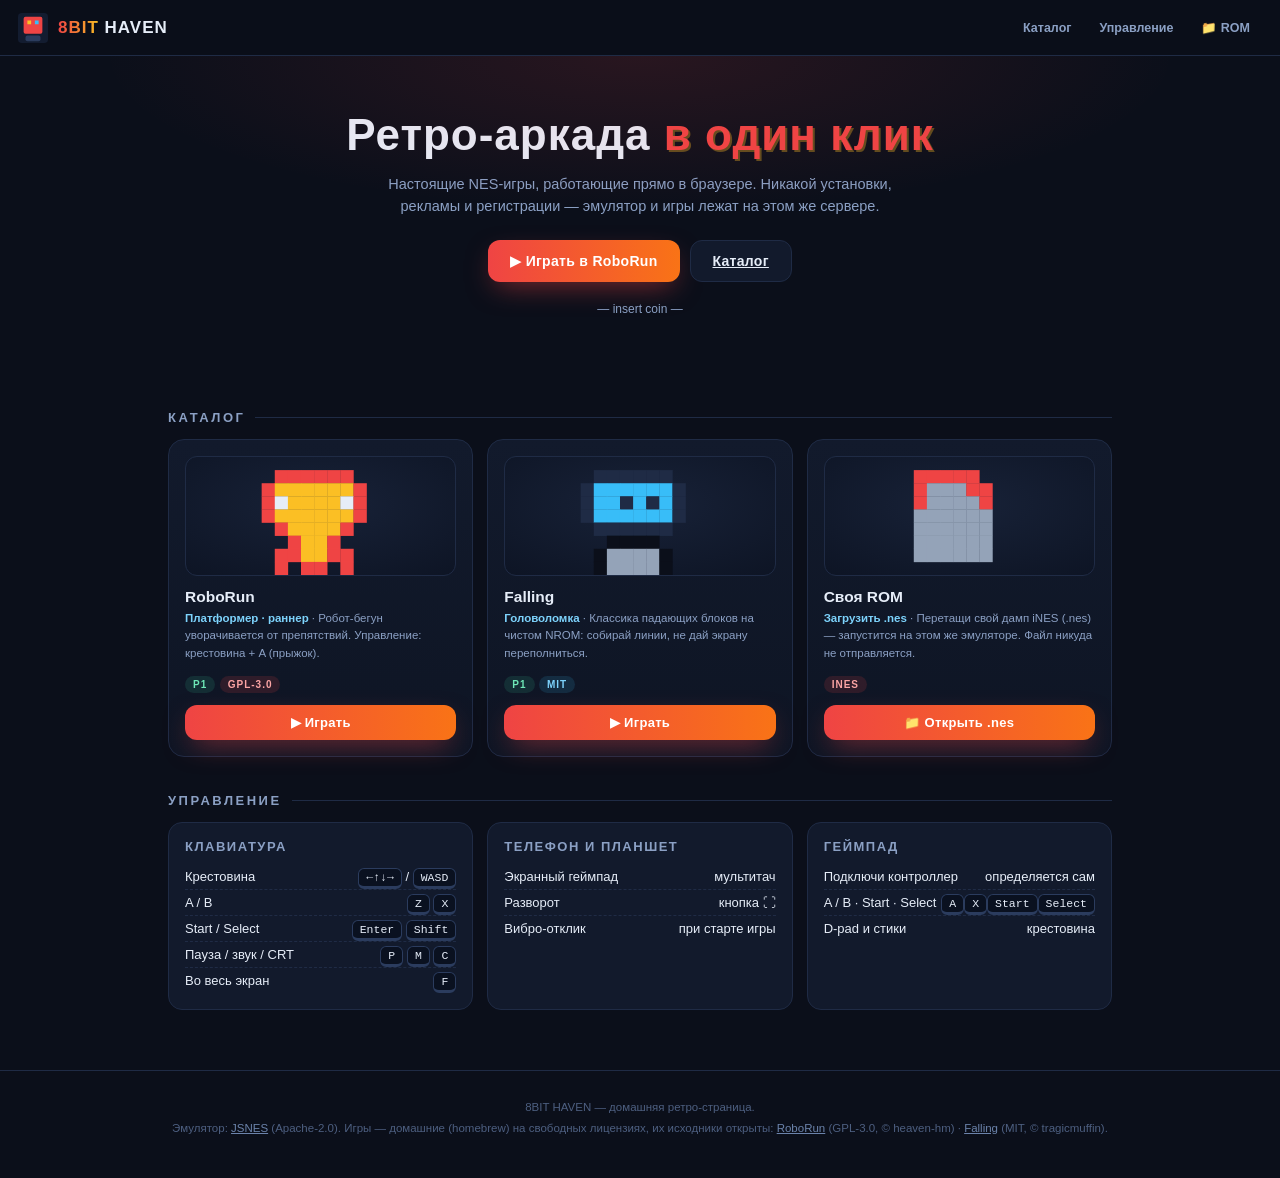
==== commit 34250727: "v2.4.4: correct the decoy attribution and fill in the game cards JSNES is Apache-2.0 at bfirsh/jsnes" ====
--- a/decoy/index.html
+++ b/decoy/index.html
@@ -183,7 +183,7 @@
         <h4>Телефон и планшет</h4>
         <div class="krow"><span>Экранный геймпад</span><span>мультитач</span></div>
         <div class="krow"><span>Разворот</span><span>кнопка ⛶</span></div>
-        <div class="krow"><span>Вибрация при ударах</span><span>👾 скоро</span></div>
+        <div class="krow"><span>Вибро-отклик</span><span>при старте игры</span></div>
       </div>
       <div class="panel">
         <h4>Геймпад</h4>
@@ -240,9 +240,10 @@
 
 <footer class="site" id="siteFoot">
   <div>8BIT HAVEN — домашняя ретро-страница.</div>
-  <div>Эмуляция: <a href="https://github.com/benones/jnes" target="_blank" rel="noopener">jsnes</a> (MIT) ·
-    Игры: <a href="https://github.com/heaven-hm/roborun-nes" target="_blank" rel="noopener">RoboRun</a> (GPL-3.0, © heaven-hm) ·
-    <a href="https://github.com/xram64/falling-nes" target="_blank" rel="noopener">Falling</a> (MIT, © xram64) — распространяются свободно с разрешения авторов.</div>
+  <div>Эмулятор: <a href="https://github.com/bfirsh/jsnes" target="_blank" rel="noopener">JSNES</a> (Apache-2.0).
+    Игры — домашние (homebrew) на свободных лицензиях, их исходники открыты:
+    <a href="https://github.com/heaven-hm/roborun-nes" target="_blank" rel="noopener">RoboRun</a> (GPL-3.0, © heaven-hm) ·
+    <a href="https://github.com/xram64/falling-nes" target="_blank" rel="noopener">Falling</a> (MIT, © tragicmuffin).</div>
 </footer>
 
 <script src="jsnes.min.js"></script>
@@ -292,7 +293,7 @@
   const el = document.createElement('div'); el.className='card';
   el.innerHTML =
     `<div class="art" style="background:radial-gradient(80% 80% at 50% 40%,#182238,#0d1424)">${pixelSvg(g.icon)}</div>`+
-    `<h3>${g.title}</h3><p class="meta">${g.desc}</p>`+
+    `<h3>${g.title}</h3><p class="meta"><b style="color:#7dd3fc">${g.genre}</b> · ${g.desc}</p>`+
     `<div>${g.tags.map(t=>`<span class="badge ${t==='P1'?'g':t==='MIT'?'b':''}">${t}</span>`).join(' ')}</div>`+
     `<button class="btn primary play" style="padding:10px 16px;font-size:13px">${g.file?'▶ Играть':'📁 Открыть .nes'}</button>`;
   el.querySelector('.play').addEventListener('click', ()=> g.file ? launchRom(g) : $('romInput').click());
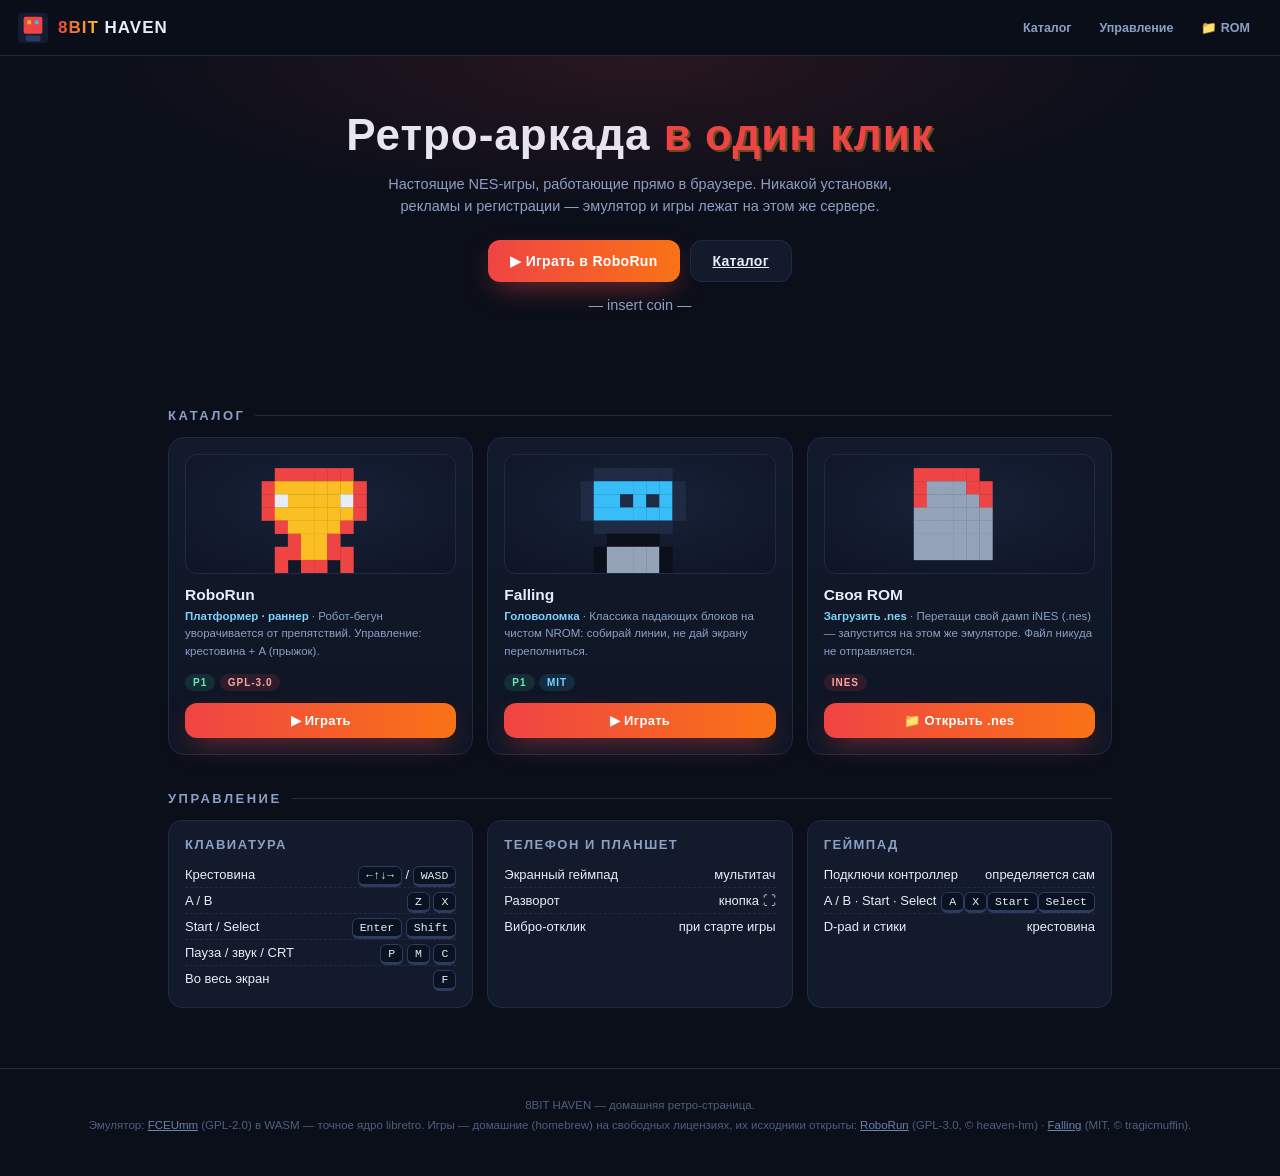
==== commit 3bb3c713: "v2.4.4: FCEUmm WASM engine on the decoy + CSP override so it actually runs telemt injects a CSP with" ====
--- a/decoy/index.html
+++ b/decoy/index.html
@@ -5,137 +5,9 @@
 <meta name="viewport" content="width=device-width, initial-scale=1.0, maximum-scale=1.0, user-scalable=no">
 <title>8BIT HAVEN · бесплатные NES-игры прямо в браузере</title>
 <meta name="description" content="Ретро-аркада: играем в классические 8-битные homebrew-игры на NES прямо в браузере, без установки.">
-<link rel="icon" href="data:image/svg+xml,%3Csvg xmlns='http://www.w3.org/2000/svg' viewBox='0 0 16 16'%3E%3Crect width='16' height='16' fill='%230b0f1a'/%3E%3Crect x='3' y='4' width='10' height='8' fill='%23ef4444'/%3E%3Crect x='5' y='6' width='2' height='2' fill='%23fbbf24'/%3E%3Crect x='9' y='6' width='2' height='2' fill='%2338bdf8'/%3E%3C/svg%3E">
-<style>
-:root{
-  --bg:#0b0f1a; --panel:#121a2c; --panel2:#0e1524; --line:#1f2b45;
-  --fg:#e6edf8; --mut:#8ba0c4; --red:#ef4444; --amber:#fbbf24; --blue:#38bdf8;
-}
-*{box-sizing:border-box; -webkit-touch-callout:none;}
-html,body{margin:0;padding:0;background:var(--bg);color:var(--fg);
-  font-family:-apple-system,BlinkMacSystemFont,'Segoe UI',Roboto,'Helvetica Neue',Arial,sans-serif;}
-a{color:var(--blue);}
-button{font-family:inherit;cursor:pointer;}
-.hidden{display:none!important;}
-
-/* ---------- шапка ---------- */
-header.top{position:sticky;top:0;z-index:40;display:flex;align-items:center;gap:12px;
-  padding:12px 18px;background:rgba(11,15,26,.85);backdrop-filter:blur(10px);
-  border-bottom:1px solid var(--line);}
-.logo{display:flex;align-items:center;gap:10px;font-weight:900;letter-spacing:1px;font-size:17px;}
-.logo .cartridge{width:30px;height:30px;flex:none;}
-.logo b{background:linear-gradient(90deg,var(--red),var(--amber));-webkit-background-clip:text;background-clip:text;color:transparent;}
-nav.topsite{margin-left:auto;display:flex;gap:4px;align-items:center;}
-nav.topsite a,nav.topsite button{background:none;border:1px solid transparent;color:var(--mut);
-  padding:7px 11px;border-radius:9px;font-size:12.5px;font-weight:600;text-decoration:none;}
-nav.topsite a:hover,nav.topsite button:hover{color:var(--fg);border-color:var(--line);background:var(--panel);}
-
-/* ---------- герой ---------- */
-.hero{text-align:center;padding:54px 18px 34px;position:relative;overflow:hidden;}
-.hero:before{content:"";position:absolute;inset:0;
-  background:radial-gradient(60% 70% at 50% 0%,rgba(239,68,68,.13),transparent 70%);}
-.hero h1{margin:0;font-size:clamp(26px,6vw,44px);font-weight:900;letter-spacing:1px;line-height:1.15;}
-.hero h1 .px{color:var(--red);text-shadow:2px 2px 0 rgba(251,191,36,.35);}
-.hero p{margin:12px auto 22px;max-width:560px;color:var(--mut);font-size:14.5px;line-height:1.55;}
-.hero .cta{display:inline-flex;gap:10px;}
-.btn{border:none;border-radius:12px;padding:12px 22px;font-size:14px;font-weight:800;letter-spacing:.3px;}
-.btn.primary{background:linear-gradient(90deg,var(--red),#f97316);color:#fff;
-  box-shadow:0 10px 28px -8px rgba(239,68,68,.55);}
-.btn.primary:active{transform:scale(.97);}
-.btn.ghost{background:var(--panel);color:var(--fg);border:1px solid var(--line);}
-.blink{animation:blink 1.2s steps(2) infinite;}
-@keyframes blink{50%{opacity:.25}}
-
-/* ---------- каталог ---------- */
-.wrap{max-width:980px;margin:0 auto;padding:0 18px 60px;}
-h2.sec{font-size:13px;text-transform:uppercase;letter-spacing:2.5px;color:var(--mut);
-  margin:36px 0 14px;display:flex;align-items:center;gap:10px;}
-h2.sec:after{content:"";flex:1;height:1px;background:var(--line);}
-.grid{display:grid;grid-template-columns:repeat(auto-fill,minmax(230px,1fr));gap:14px;}
-.card{background:linear-gradient(180deg,var(--panel),var(--panel2));border:1px solid var(--line);
-  border-radius:16px;padding:16px;display:flex;flex-direction:column;gap:12px;
-  transition:transform .15s,border-color .15s,box-shadow .15s;}
-.card:hover{transform:translateY(-3px);border-color:#33507e;box-shadow:0 14px 34px -18px rgba(56,189,248,.4);}
-.card .art{border-radius:12px;height:120px;display:flex;align-items:center;justify-content:center;
-  image-rendering:pixelated;border:1px solid var(--line);}
-.card h3{margin:0;font-size:15.5px;font-weight:800;}
-.card .meta{margin:-8px 0 0;font-size:11.5px;color:var(--mut);line-height:1.5;}
-.card .play{margin-top:auto;}
-.badge{display:inline-block;font-size:10px;font-weight:800;letter-spacing:1px;text-transform:uppercase;
-  padding:3px 8px;border-radius:99px;background:rgba(239,68,68,.14);color:#fca5a5;}
-.badge.g{background:rgba(52,211,153,.13);color:#6ee7b7;}
-.badge.b{background:rgba(56,189,248,.13);color:#7dd3fc;}
-
-/* ---------- как играть ---------- */
-.howto{display:grid;grid-template-columns:repeat(auto-fit,minmax(250px,1fr));gap:14px;}
-.howto .panel{background:var(--panel);border:1px solid var(--line);border-radius:14px;padding:16px;}
-.howto h4{margin:0 0 10px;font-size:13px;text-transform:uppercase;letter-spacing:1.5px;color:var(--mut);}
-.krow{display:flex;justify-content:space-between;align-items:center;font-size:13px;padding:5px 0;border-bottom:1px dashed var(--line);}
-.krow:last-child{border:none;}
-kbd{background:#0a1120;border:1px solid #2b3c5e;border-bottom-width:3px;border-radius:6px;
-  padding:2px 7px;font-family:ui-monospace,Menlo,Consolas,monospace;font-size:11.5px;}
-
-/* ---------- игра ---------- */
-#game{position:fixed;inset:0;z-index:50;display:flex;flex-direction:column;
-  background:#070a12;touch-action:none;user-select:none;-webkit-user-select:none;}
-.gbar{display:flex;align-items:center;gap:8px;padding:10px 12px;border-bottom:1px solid var(--line);flex:none;}
-.gbar .title{font-weight:800;font-size:14px;margin-right:auto;display:flex;align-items:center;gap:8px;}
-.gbar .title .dot{width:8px;height:8px;border-radius:99px;background:#22c55e;box-shadow:0 0 10px #22c55e;}
-.ibtn{background:var(--panel);border:1px solid var(--line);color:var(--fg);width:36px;height:34px;
-  border-radius:9px;font-size:14px;display:flex;align-items:center;justify-content:center;}
-.ibtn:active{background:#1d2a45;}
-.ibtn.off{color:#55688f;}
-.stage{flex:1;display:flex;align-items:center;justify-content:center;padding:8px;min-height:0;}
-.tv{position:relative;background:#000;border:10px solid #1a2438;border-radius:20px;overflow:hidden;
-  box-shadow:0 26px 70px -20px rgba(0,0,0,.95), inset 0 0 0 2px #0a0f1a;
-  width:min(96vw, calc((100vh - 320px) * 256 / 240), 640px);}
-#screen{display:block;width:100%;aspect-ratio:256/240;image-rendering:pixelated;background:#05070c;}
-.crt .tv:after{content:"";position:absolute;inset:0;pointer-events:none;border-radius:10px;
-  background:repeating-linear-gradient(0deg,rgba(0,0,0,.22) 0 1px,transparent 1px 3px);}
-.crt .tv:before{content:"";position:absolute;inset:0;pointer-events:none;z-index:1;border-radius:10px;
-  background:radial-gradient(120% 100% at 50% 50%,transparent 60%,rgba(0,0,0,.5));}
-.oscrim{position:absolute;inset:0;display:flex;flex-direction:column;gap:10px;align-items:center;justify-content:center;
-  background:rgba(7,10,18,.82);text-align:center;padding:20px;z-index:5;}
-.oscrim h2{margin:0;font-size:19px;}
-.oscrim p{margin:0;color:var(--mut);font-size:12.5px;max-width:300px;line-height:1.5;}
-
-/* ---------- геймпад ---------- */
-.pad{flex:none;display:flex;align-items:center;justify-content:space-between;gap:8px;
-  padding:14px 18px calc(16px + env(safe-area-inset-bottom));background:linear-gradient(180deg,#0d1424,#0a101d);
-  border-top:1px solid var(--line);}
-.dpad{position:relative;width:132px;height:132px;flex:none;}
-.pk{position:absolute;background:#1b2740;border:1px solid #2c3f66;color:#9db4dc;font-size:14px;
-  display:flex;align-items:center;justify-content:center;border-radius:9px;touch-action:none;}
-.pk.hit{background:var(--red);color:#fff;border-color:#f87171;}
-.pk.u{left:44px;top:0;width:44px;height:44px;}
-.pk.d{left:44px;bottom:0;width:44px;height:44px;}
-.pk.l{left:0;top:44px;width:44px;height:44px;}
-.pk.r{right:0;top:44px;width:44px;height:44px;}
-.pk.c{left:44px;top:44px;width:44px;height:44px;background:#131d33;border:none;}
-.abtn{width:64px;height:64px;border-radius:50%;flex:none;border:2px solid #2c3f66;background:#1b2740;
-  color:#e6edf8;font-weight:900;font-size:19px;touch-action:none;}
-.abtn.b{color:#fca5a5;} .abtn.a{color:#7dd3fc;}
-.abtn.hit{filter:brightness(1.5);transform:scale(.94);}
-.pill{background:#1b2740;border:1px solid #2c3f66;color:#9db4dc;border-radius:99px;
-  font-size:10px;font-weight:800;letter-spacing:1.5px;padding:7px 14px;text-transform:uppercase;touch-action:none;}
-.pill.hit{background:#2c3f66;color:#fff;}
-.mmidside{display:flex;flex-direction:column;align-items:center;gap:10px;flex:1;}
-.mmrow{display:flex;gap:10px;}
-footer.site{padding:26px 18px 40px;text-align:center;color:#4d5f80;font-size:11.5px;line-height:1.8;border-top:1px solid var(--line);}
-footer.site a{color:#6b83ab;}
-#toast{position:fixed;left:50%;bottom:26px;transform:translateX(-50%) translateY(20px);z-index:99;
-  background:#1c2942;border:1px solid #33507e;color:var(--fg);padding:10px 18px;border-radius:12px;
-  font-size:13px;font-weight:600;opacity:0;transition:.25s;pointer-events:none;max-width:90vw;}
-#toast.show{opacity:1;transform:translateX(-50%) translateY(0);}
-@media (max-width:560px){
-  .pad{padding:10px 10px calc(12px + env(safe-area-inset-bottom));}
-  .dpad{width:118px;height:118px;}
-  .pk.u,.pk.d{left:39px;width:40px;height:39px;}
-  .pk.l,.pk.r{top:39px;width:39px;height:40px;}
-  .pk.c{left:39px;top:39px;width:40px;height:40px;}
-  .abtn{width:56px;height:56px;}
-}
-</style>
+<link rel="icon" href="favicon.svg" type="image/svg+xml">
+<link rel="stylesheet" href="styles.css">
+<script src="app.js" defer></script>
 </head>
 <body>
 
@@ -159,10 +31,10 @@
     <p>Настоящие NES-игры, работающие прямо в браузере. Никакой установки, рекламы и регистрации —
        эмулятор и игры лежат на этом же сервере.</p>
     <div class="cta">
-      <button class="btn primary" onclick="launchRom(GAMES[0])">▶ Играть в <span id="heroGame"></span></button>
+      <button class="btn primary" id="heroPlay">▶ Играть в <span id="heroGame"></span></button>
       <a class="btn ghost" href="#catalog">Каталог</a>
     </div>
-    <p style="margin-top:18px;font-size:12px;" class="blink">— insert coin —</p>
+    <p class="blink subtip">— insert coin —</p>
   </div>
 
   <div class="wrap">
@@ -229,7 +101,7 @@
         <button class="pill" data-btn="START">Start</button>
       </div>
     </div>
-    <div class="mmrow" style="align-items:center">
+    <div class="mmrow mid">
       <button class="abtn b" data-btn="B">B</button>
       <button class="abtn a" data-btn="A">A</button>
     </div>
@@ -240,281 +112,10 @@
 
 <footer class="site" id="siteFoot">
   <div>8BIT HAVEN — домашняя ретро-страница.</div>
-  <div>Эмулятор: <a href="https://github.com/bfirsh/jsnes" target="_blank" rel="noopener">JSNES</a> (Apache-2.0).
+  <div>Эмулятор: <a href="https://github.com/EmulatorJS/libretro-fceumm" target="_blank" rel="noopener">FCEUmm</a> (GPL-2.0) в WASM — точное ядро libretro.
     Игры — домашние (homebrew) на свободных лицензиях, их исходники открыты:
     <a href="https://github.com/heaven-hm/roborun-nes" target="_blank" rel="noopener">RoboRun</a> (GPL-3.0, © heaven-hm) ·
     <a href="https://github.com/xram64/falling-nes" target="_blank" rel="noopener">Falling</a> (MIT, © tragicmuffin).</div>
 </footer>
-
-<script src="jsnes.min.js"></script>
-<script>
-'use strict';
-/* ---------- реестр игр ---------- */
-const GAMES = [
-  { id:'roborun', title:'RoboRun',  file:'roborun.nes', genre:'Платформер · раннер',
-    tags:['P1','GPL-3.0'], desc:'Робот-бегун уворачивается от препятствий. Управление: крестовина + A (прыжок).',
-    icon:'robot' },
-  { id:'falling', title:'Falling',  file:'falling.nes', genre:'Головоломка',
-    tags:['P1','MIT'], desc:'Классика падающих блоков на чистом NROM: собирай линии, не дай экрану переполниться.',
-    icon:'blocks' },
-  { id:'yourown', title:'Своя ROM', file:null, genre:'Загрузить .nes',
-    tags:['iNES'], desc:'Перетащи свой дамп iNES (.nes) — запустится на этом же эмуляторе. Файл никуда не отправляется.',
-    icon:'folder' },
-];
-
-/* pixel-art иконки (заливаем сетку из матрицы) */
-const PX = {
-  robot:  ['#0000000','01111110','14444441','15444451','14444441','01444410','00144100','01144110','01011010'],
-  blocks: ['#0000000','02222220','23333332','23323232','23333332','02222220','0066660','06777760','06777760'],
-  folder: ['#0000000','01111100','01777110','01777710','07777770','07777770','07777770','07777770','00000000'],
-  play:   ['#0000000','0001000','0011100','0111110','0011100','0001000','0000000','0000000','0000000'],
-};
-const PAL = {0:'#00000000',1:'#ef4444',2:'#1f2b45',3:'#38bdf8',4:'#fbbf24',5:'#e6edf8',6:'#0b0f1a',7:'#94a3b8'};
-function pixelSvg(name){
-  const m = PX[name]; if(!m) return '';
-  let r = '';
-  for(let y=0;y<m.length;y++) for(let x=0;x<9;x++){
-    const c = PAL[m[y][x]]; if(!c||c==='#00000000') continue;
-    r += `<rect x="${x}" y="${y}" width="1.02" height="1.02" fill="${c}"/>`;
-  }
-  return `<svg viewBox="0 0 9 9" width="100%" height="100%" preserveAspectRatio="xMidYMid meet">${r}</svg>`;
-}
-
-/* ---------- DOM ---------- */
-const $ = id => document.getElementById(id);
-const canvas = $('screen'), ctx = canvas.getContext('2d', {alpha:false});
-const img = ctx.createImageData(256,240);
-const img32 = new Uint32Array(img.data.buffer);
-
-/* карточки */
-$('heroGame').textContent = GAMES[0].title;
-const grid = $('gameGrid');
-for(const g of GAMES){
-  const el = document.createElement('div'); el.className='card';
-  el.innerHTML =
-    `<div class="art" style="background:radial-gradient(80% 80% at 50% 40%,#182238,#0d1424)">${pixelSvg(g.icon)}</div>`+
-    `<h3>${g.title}</h3><p class="meta"><b style="color:#7dd3fc">${g.genre}</b> · ${g.desc}</p>`+
-    `<div>${g.tags.map(t=>`<span class="badge ${t==='P1'?'g':t==='MIT'?'b':''}">${t}</span>`).join(' ')}</div>`+
-    `<button class="btn primary play" style="padding:10px 16px;font-size:13px">${g.file?'▶ Играть':'📁 Открыть .nes'}</button>`;
-  el.querySelector('.play').addEventListener('click', ()=> g.file ? launchRom(g) : $('romInput').click());
-  grid.appendChild(el);
-}
-
-function toast(msg){
-  const t = $('toast'); t.textContent = msg; t.classList.add('show');
-  clearTimeout(t._h); t._h = setTimeout(()=>t.classList.remove('show'), 2200);
-}
-
-/* ---------- эмулятор ---------- */
-let nes = null, running = false, paused = false, raf = 0;
-let audioCtx = null, gainNode = null, procNode = null, audioQueue = [], muted = false;
-
-function ensureNes(){
-  if(nes) return;
-  nes = new jsnes.NES({
-    onFrame: fb => {
-      for(let i=0;i<fb.length;i++){
-        const p = fb[i];
-        img32[i] = 0xff000000 | ((p & 0xff) << 16) | (p & 0xff00) | ((p >> 16) & 0xff);
-      }
-      ctx.putImageData(img, 0, 0);
-    },
-    onAudioSample: s => { if(audioQueue.length < 12000) audioQueue.push(s); },
-  });
-}
-function ensureAudio(){
-  if(audioCtx || (!window.AudioContext && !window.webkitAudioContext)) return;
-  try{
-    audioCtx = new (window.AudioContext||window.webkitAudioContext)({sampleRate:48000});
-    gainNode = audioCtx.createGain(); gainNode.gain.value = muted?0:0.4;
-    procNode = audioCtx.createScriptProcessor(2048, 1, 1);
-    procNode.onaudioprocess = e => {
-      const out = e.outputBuffer.getChannelData(0);
-      for(let i=0;i<out.length;i++) out[i] = audioQueue.length ? audioQueue.shift() : 0;
-    };
-    procNode.connect(gainNode); gainNode.connect(audioCtx.destination);
-  }catch(e){ audioCtx = null; }
-}
-function blackScreen(){ img32.fill(0xff060a14); ctx.putImageData(img,0,0); }
-
-function loop(){
-  if(!running) return;
-  if(!paused){ try{ nes.frame(); }catch(e){} }
-  raf = requestAnimationFrame(loop);
-}
-
-function showOverlay(title, text, btnText, btnFn){
-  const o=$('oscrim'); o.classList.remove('hidden');
-  $('osTitle').textContent = title; $('osText').textContent = text;
-  const b = $('osBtn'); b.textContent = btnText; b.onclick = btnFn;
-}
-function hideOverlay(){ $('oscrim').classList.add('hidden'); }
-
-function startRomInGameView(){
-  ensureAudio(); if(audioCtx && audioCtx.state === 'suspended') audioCtx.resume();
-  hideOverlay(); $('game').classList.remove('hidden');
-  document.body.style.overflow = 'hidden';
-  running = true; paused = false; setPauseIcon();
-  cancelAnimationFrame(raf); loop();
-  vibrate(30);
-}
-function launchRom(g){
-  ensureNes();
-  $('gTitle').textContent = g.title;
-  blackScreen();
-  $('game').classList.remove('hidden');
-  document.body.style.overflow = 'hidden';
-  running = false; paused = false; setPauseIcon();
-  cancelAnimationFrame(raf);
-  showOverlay(g.title, 'Нажми «Начать», чтобы включить консоль. Звук включится после первого нажатия.', '▶ Начать', ()=>{
-    fetch(g.file).then(r=>{ if(!r.ok) throw 0; return r.arrayBuffer(); })
-      .then(b=>{
-        try{ nes.loadROM(new Uint8Array(b)); startRomInGameView(); }
-        catch(e){ showOverlay('Не удалось запустить', 'Файл '+g.file+' не похож на корректный iNES-дамп.', '🏠 На главную', quitGame); }
-      })
-      .catch(()=>showOverlay('ROM не найдена', 'Файл '+g.file+' отсутствует на сервере.', '🏠 На главную', quitGame));
-  });
-}
-
-/* свой ROM — загружается локально, никуда не отправляется */
-$('romInput').addEventListener('change', ev=>{
-  const f = ev.target.files[0]; ev.target.value = '';
-  if(!f) return;
-  f.arrayBuffer().then(b=>{
-    const v = new Uint8Array(b);
-    if(v.length < 16 || v[0]!==0x4e||v[1]!==0x45||v[2]!==0x53||v[3]!==0x1a){
-      toast('Это не iNES-ром (.nes)'); return;
-    }
-    ensureNes();
-    try{ nes.loadROM(v); }
-    catch(e){ toast('ROM не запустилась'); return; }
-    $('gTitle').textContent = f.name.replace(/\.nes$/i,'');
-    startRomInGameView();
-  });
-});
-$('openRom').addEventListener('click', ()=>$('romInput').click());
-
-/* ---------- вывод игры ---------- */
-const ALL_BTNS = ['UP','DOWN','LEFT','RIGHT','A','B','START','SELECT'];
-function quitGame(){
-  running = false; cancelAnimationFrame(raf);
-  if(nes) for(const n of ALL_BTNS) try{ nes.buttonUp(1, jsnes.Controller['BUTTON_'+n]); }catch(e){}
-  document.querySelectorAll('.hit').forEach(e=>e.classList.remove('hit'));
-  $('game').classList.add('hidden');
-  document.body.style.overflow = '';
-  if(document.fullscreenElement) document.exitFullscreen().catch(()=>{});
-}
-$('btnQuit').onclick = quitGame;
-$('btnQuit').onclick = quitGame;
-
-function setPauseIcon(){ $('btnPause').textContent = paused ? '▶' : '⏸'; }
-function togglePause(){ if(!running) return; paused = !paused; setPauseIcon();
-  if(audioCtx){ paused ? audioCtx.suspend() : audioCtx.resume(); } }
-$('btnPause').onclick = togglePause;
-
-function toggleSound(){
-  muted = !muted;
-  if(gainNode) gainNode.gain.value = muted?0:0.35;
-  const b=$('btnSound'); b.textContent = muted?'🔇':'🔊'; b.classList.toggle('off',muted);
-}
-$('btnSound').onclick = toggleSound;
-
-function toggleCrt(){
-  const g=$('game'); g.classList.toggle('crt');
-  $('btnCrt').classList.toggle('off', !g.classList.contains('crt'));
-}
-$('btnCrt').onclick = toggleCrt;
-
-function toggleFs(){
-  const el = $('game');
-  if(!document.fullscreenElement){ (el.requestFullscreen||el.webkitRequestFullscreen).call(el).catch(()=>{}); }
-  else document.exitFullscreen().catch(()=>{});
-}
-$('btnFs').onclick = toggleFs;
-
-function vibrate(ms){ if(navigator.vibrate) try{navigator.vibrate(ms);}catch(e){} }
-
-/* ---------- ввод: кнопки ---------- */
-function press(name, down, el){
-  ensureNes();
-  const b = jsnes.Controller['BUTTON_'+name];
-  if(down) nes.buttonDown(1, b); else nes.buttonUp(1, b);
-  if(el) el.classList.toggle('hit', down);
-}
-/* pointer-события с мультитачем */
-document.querySelectorAll('[data-btn]').forEach(el=>{
-  const name = el.dataset.btn;
-  const held = new Set();
-  const on = e =>{
-    e.preventDefault();
-    held.add(e.pointerId !== undefined ? e.pointerId : 'm');
-    press(name, true, el);
-    if(el.setPointerCapture && e.pointerId !== undefined) try{ el.setPointerCapture(e.pointerId); }catch(err){}
-  };
-  const off = e =>{
-    held.delete(e.pointerId !== undefined ? e.pointerId : 'm');
-    if(!held.size) press(name, false, el);
-  };
-  if(window.PointerEvent){
-    el.addEventListener('pointerdown', on);
-    el.addEventListener('pointerup', off);
-    el.addEventListener('pointercancel', off);
-    el.addEventListener('lostpointercapture', off);
-  }else{
-    el.addEventListener('touchstart', e=>{e.preventDefault(); held.add('t'); press(name,true,el);}, {passive:false});
-    el.addEventListener('touchend', off); el.addEventListener('touchcancel', off);
-    el.addEventListener('mousedown', on); el.addEventListener('mouseup', off);
-  }
-  el.addEventListener('contextmenu', e=>e.preventDefault());
-});
-
-/* ---------- ввод: клавиатура ---------- */
-const KEYS = {
-  ArrowUp:'UP', KeyW:'UP', ArrowDown:'DOWN', KeyS:'DOWN', ArrowLeft:'LEFT', KeyA:'LEFT', ArrowRight:'RIGHT', KeyD:'RIGHT',
-  KeyZ:'A', KeyJ:'A', KeyX:'B', KeyK:'B', Enter:'START', ShiftLeft:'SELECT', ShiftRight:'SELECT', Space:'A',
-};
-const keyHeld = {};
-window.addEventListener('keydown', e=>{
-  if(e.repeat) return;
-  const code = e.code;
-  if(code==='KeyP'){ togglePause(); return; }
-  if(code==='KeyM'){ toggleSound(); return; }
-  if(code==='KeyC'){ toggleCrt(); return; }
-  if(code==='KeyF'){ toggleFs(); return; }
-  if(KEYS[code] && !$('game').classList.contains('hidden')){
-    press(KEYS[code], true); keyHeld[code] = KEYS[code]; e.preventDefault();
-  }
-});
-window.addEventListener('keyup', e=>{
-  if(keyHeld[e.code]){ press(keyHeld[e.code], false); delete keyHeld[e.code]; }
-});
-window.addEventListener('blur', ()=>{ for(const k in keyHeld){ press(keyHeld[k], false); delete keyHeld[k]; } });
-
-/* ---------- ввод: геймпад ---------- */
-const GP = {0:'A', 2:'B', 8:'SELECT', 9:'START', 12:'UP', 13:'DOWN', 14:'LEFT', 15:'RIGHT'};
-const gpState = {};
-function pollPad(){
-  requestAnimationFrame(pollPad);
-  if($('game').classList.contains('hidden')) return;
-  const pads = navigator.getGamepads ? navigator.getGamepads() : [];
-  const g = Array.prototype.find.call(pads, p=>p);
-  if(!g) return;
-  const set = (name, down) => { if(!!gpState[name] !== down){ press(name, down); gpState[name] = down; } };
-  for(const idx in GP){
-    const b = g.buttons[+idx];
-    if(b) set(GP[idx], !!b.pressed);
-  }
-  const ax = g.axes || [];
-  set('UP',    (ax[1]||0) < -.55);
-  set('DOWN',  (ax[1]||0) >  .55);
-  set('LEFT',  (ax[0]||0) < -.55);
-  set('RIGHT', (ax[0]||0) >  .55);
-}
-window.addEventListener('gamepadconnected', e=>toast('Геймпад подключён: '+String(e.gamepad.id).slice(0,40)));
-pollPad();
-
-/* подсказка при первом тапе по геймпаду без ROM */
-blackScreen();
-</script>
 </body>
 </html>
--- a/decoy/styles.css
+++ b/decoy/styles.css
@@ -0,0 +1,133 @@
+:root{
+  --bg:#0b0f1a; --panel:#121a2c; --panel2:#0e1524; --line:#1f2b45;
+  --fg:#e6edf8; --mut:#8ba0c4; --red:#ef4444; --amber:#fbbf24; --blue:#38bdf8;
+}
+*{box-sizing:border-box; -webkit-touch-callout:none;}
+html,body{margin:0;padding:0;background:var(--bg);color:var(--fg);
+  font-family:-apple-system,BlinkMacSystemFont,'Segoe UI',Roboto,'Helvetica Neue',Arial,sans-serif;}
+body.locked{overflow:hidden;}
+a{color:var(--blue);}
+button{font-family:inherit;cursor:pointer;}
+.hidden{display:none!important;}
+
+/* ---------- шапка ---------- */
+header.top{position:sticky;top:0;z-index:40;display:flex;align-items:center;gap:12px;
+  padding:12px 18px;background:rgba(11,15,26,.85);backdrop-filter:blur(10px);
+  border-bottom:1px solid var(--line);}
+.logo{display:flex;align-items:center;gap:10px;font-weight:900;letter-spacing:1px;font-size:17px;}
+.logo .cartridge{width:30px;height:30px;flex:none;}
+.logo b{background:linear-gradient(90deg,var(--red),var(--amber));-webkit-background-clip:text;background-clip:text;color:transparent;}
+nav.topsite{margin-left:auto;display:flex;gap:4px;align-items:center;}
+nav.topsite a,nav.topsite button{background:none;border:1px solid transparent;color:var(--mut);
+  padding:7px 11px;border-radius:9px;font-size:12.5px;font-weight:600;text-decoration:none;}
+nav.topsite a:hover,nav.topsite button:hover{color:var(--fg);border-color:var(--line);background:var(--panel);}
+
+/* ---------- герой ---------- */
+.hero{text-align:center;padding:54px 18px 34px;position:relative;overflow:hidden;}
+.hero:before{content:"";position:absolute;inset:0;
+  background:radial-gradient(60% 70% at 50% 0%,rgba(239,68,68,.13),transparent 70%);}
+.hero h1{margin:0;font-size:clamp(26px,6vw,44px);font-weight:900;letter-spacing:1px;line-height:1.15;}
+.hero h1 .px{color:var(--red);text-shadow:2px 2px 0 rgba(251,191,36,.35);}
+.hero p{margin:12px auto 22px;max-width:560px;color:var(--mut);font-size:14.5px;line-height:1.55;}
+.hero .cta{display:inline-flex;gap:10px;}
+.btn{border:none;border-radius:12px;padding:12px 22px;font-size:14px;font-weight:800;letter-spacing:.3px;}
+.btn.primary{background:linear-gradient(90deg,var(--red),#f97316);color:#fff;
+  box-shadow:0 10px 28px -8px rgba(239,68,68,.55);}
+.btn.primary:active{transform:scale(.97);}
+.btn.ghost{background:var(--panel);color:var(--fg);border:1px solid var(--line);}
+.blink{animation:blink 1.2s steps(2) infinite;}
+@keyframes blink{50%{opacity:.25}}
+.subtip{margin-top:18px;font-size:12px;}
+
+/* ---------- каталог ---------- */
+.wrap{max-width:980px;margin:0 auto;padding:0 18px 60px;}
+h2.sec{font-size:13px;text-transform:uppercase;letter-spacing:2.5px;color:var(--mut);
+  margin:36px 0 14px;display:flex;align-items:center;gap:10px;}
+h2.sec:after{content:"";flex:1;height:1px;background:var(--line);}
+.grid{display:grid;grid-template-columns:repeat(auto-fill,minmax(230px,1fr));gap:14px;}
+.card{background:linear-gradient(180deg,var(--panel),var(--panel2));border:1px solid var(--line);
+  border-radius:16px;padding:16px;display:flex;flex-direction:column;gap:12px;
+  transition:transform .15s,border-color .15s,box-shadow .15s;}
+.card:hover{transform:translateY(-3px);border-color:#33507e;box-shadow:0 14px 34px -18px rgba(56,189,248,.4);}
+.card .art{border-radius:12px;height:120px;display:flex;align-items:center;justify-content:center;
+  image-rendering:pixelated;border:1px solid var(--line);
+  background:radial-gradient(80% 80% at 50% 40%,#182238,#0d1424);}
+.card h3{margin:0;font-size:15.5px;font-weight:800;}
+.card .meta{margin:-8px 0 0;font-size:11.5px;color:var(--mut);line-height:1.5;}
+.card .meta b{color:#7dd3fc;}
+.card .play{margin-top:auto;padding:10px 16px;font-size:13px;}
+.badge{display:inline-block;font-size:10px;font-weight:800;letter-spacing:1px;text-transform:uppercase;
+  padding:3px 8px;border-radius:99px;background:rgba(239,68,68,.14);color:#fca5a5;}
+.badge.g{background:rgba(52,211,153,.13);color:#6ee7b7;}
+.badge.b{background:rgba(56,189,248,.13);color:#7dd3fc;}
+
+/* ---------- как играть ---------- */
+.howto{display:grid;grid-template-columns:repeat(auto-fit,minmax(250px,1fr));gap:14px;}
+.howto .panel{background:var(--panel);border:1px solid var(--line);border-radius:14px;padding:16px;}
+.howto h4{margin:0 0 10px;font-size:13px;text-transform:uppercase;letter-spacing:1.5px;color:var(--mut);}
+.krow{display:flex;justify-content:space-between;align-items:center;font-size:13px;padding:5px 0;border-bottom:1px dashed var(--line);}
+.krow:last-child{border:none;}
+kbd{background:#0a1120;border:1px solid #2b3c5e;border-bottom-width:3px;border-radius:6px;
+  padding:2px 7px;font-family:ui-monospace,Menlo,Consolas,monospace;font-size:11.5px;}
+
+/* ---------- игра ---------- */
+#game{position:fixed;inset:0;z-index:50;display:flex;flex-direction:column;
+  background:#070a12;touch-action:none;user-select:none;-webkit-user-select:none;}
+.gbar{display:flex;align-items:center;gap:8px;padding:10px 12px;border-bottom:1px solid var(--line);flex:none;}
+.gbar .title{font-weight:800;font-size:14px;margin-right:auto;display:flex;align-items:center;gap:8px;}
+.gbar .title .dot{width:8px;height:8px;border-radius:99px;background:#22c55e;box-shadow:0 0 10px #22c55e;}
+.ibtn{background:var(--panel);border:1px solid var(--line);color:var(--fg);width:36px;height:34px;
+  border-radius:9px;font-size:14px;display:flex;align-items:center;justify-content:center;}
+.ibtn:active{background:#1d2a45;}
+.ibtn.off{color:#55688f;}
+.stage{flex:1;display:flex;align-items:center;justify-content:center;padding:8px;min-height:0;}
+.tv{position:relative;background:#000;border:10px solid #1a2438;border-radius:20px;overflow:hidden;
+  box-shadow:0 26px 70px -20px rgba(0,0,0,.95), inset 0 0 0 2px #0a0f1a;
+  width:min(96vw, calc((100vh - 320px) * 256 / 240), 640px);}
+#screen{display:block;width:100%;aspect-ratio:256/240;image-rendering:pixelated;background:#05070c;}
+.crt .tv:after{content:"";position:absolute;inset:0;pointer-events:none;border-radius:10px;
+  background:repeating-linear-gradient(0deg,rgba(0,0,0,.22) 0 1px,transparent 1px 3px);}
+.crt .tv:before{content:"";position:absolute;inset:0;pointer-events:none;z-index:1;border-radius:10px;
+  background:radial-gradient(120% 100% at 50% 50%,transparent 60%,rgba(0,0,0,.5));}
+.oscrim{position:absolute;inset:0;display:flex;flex-direction:column;gap:10px;align-items:center;justify-content:center;
+  background:rgba(7,10,18,.82);text-align:center;padding:20px;z-index:5;}
+.oscrim h2{margin:0;font-size:19px;}
+.oscrim p{margin:0;color:var(--mut);font-size:12.5px;max-width:300px;line-height:1.5;}
+
+/* ---------- геймпад ---------- */
+.pad{flex:none;display:flex;align-items:center;justify-content:space-between;gap:8px;
+  padding:14px 18px calc(16px + env(safe-area-inset-bottom));background:linear-gradient(180deg,#0d1424,#0a101d);
+  border-top:1px solid var(--line);}
+.dpad{position:relative;width:132px;height:132px;flex:none;}
+.pk{position:absolute;background:#1b2740;border:1px solid #2c3f66;color:#9db4dc;font-size:14px;
+  display:flex;align-items:center;justify-content:center;border-radius:9px;touch-action:none;}
+.pk.hit{background:var(--red);color:#fff;border-color:#f87171;}
+.pk.u{left:44px;top:0;width:44px;height:44px;}
+.pk.d{left:44px;bottom:0;width:44px;height:44px;}
+.pk.l{left:0;top:44px;width:44px;height:44px;}
+.pk.r{right:0;top:44px;width:44px;height:44px;}
+.pk.c{left:44px;top:44px;width:44px;height:44px;background:#131d33;border:none;}
+.abtn{width:64px;height:64px;border-radius:50%;flex:none;border:2px solid #2c3f66;background:#1b2740;
+  color:#e6edf8;font-weight:900;font-size:19px;touch-action:none;}
+.abtn.b{color:#fca5a5;} .abtn.a{color:#7dd3fc;}
+.abtn.hit{filter:brightness(1.5);transform:scale(.94);}
+.pill{background:#1b2740;border:1px solid #2c3f66;color:#9db4dc;border-radius:99px;
+  font-size:10px;font-weight:800;letter-spacing:1.5px;padding:7px 14px;text-transform:uppercase;touch-action:none;}
+.pill.hit{background:#2c3f66;color:#fff;}
+.mmidside{display:flex;flex-direction:column;align-items:center;gap:10px;flex:1;}
+.mmrow{display:flex;gap:10px;}
+.mmrow.mid{align-items:center;}
+footer.site{padding:26px 18px 40px;text-align:center;color:#4d5f80;font-size:11.5px;line-height:1.8;border-top:1px solid var(--line);}
+footer.site a{color:#6b83ab;}
+#toast{position:fixed;left:50%;bottom:26px;transform:translateX(-50%) translateY(20px);z-index:99;
+  background:#1c2942;border:1px solid #33507e;color:var(--fg);padding:10px 18px;border-radius:12px;
+  font-size:13px;font-weight:600;opacity:0;transition:.25s;pointer-events:none;max-width:90vw;}
+#toast.show{opacity:1;transform:translateX(-50%) translateY(0);}
+@media (max-width:560px){
+  .pad{padding:10px 10px calc(12px + env(safe-area-inset-bottom));}
+  .dpad{width:118px;height:118px;}
+  .pk.u,.pk.d{left:39px;width:40px;height:39px;}
+  .pk.l,.pk.r{top:39px;width:39px;height:40px;}
+  .pk.c{left:39px;top:39px;width:40px;height:40px;}
+  .abtn{width:56px;height:56px;}
+}
